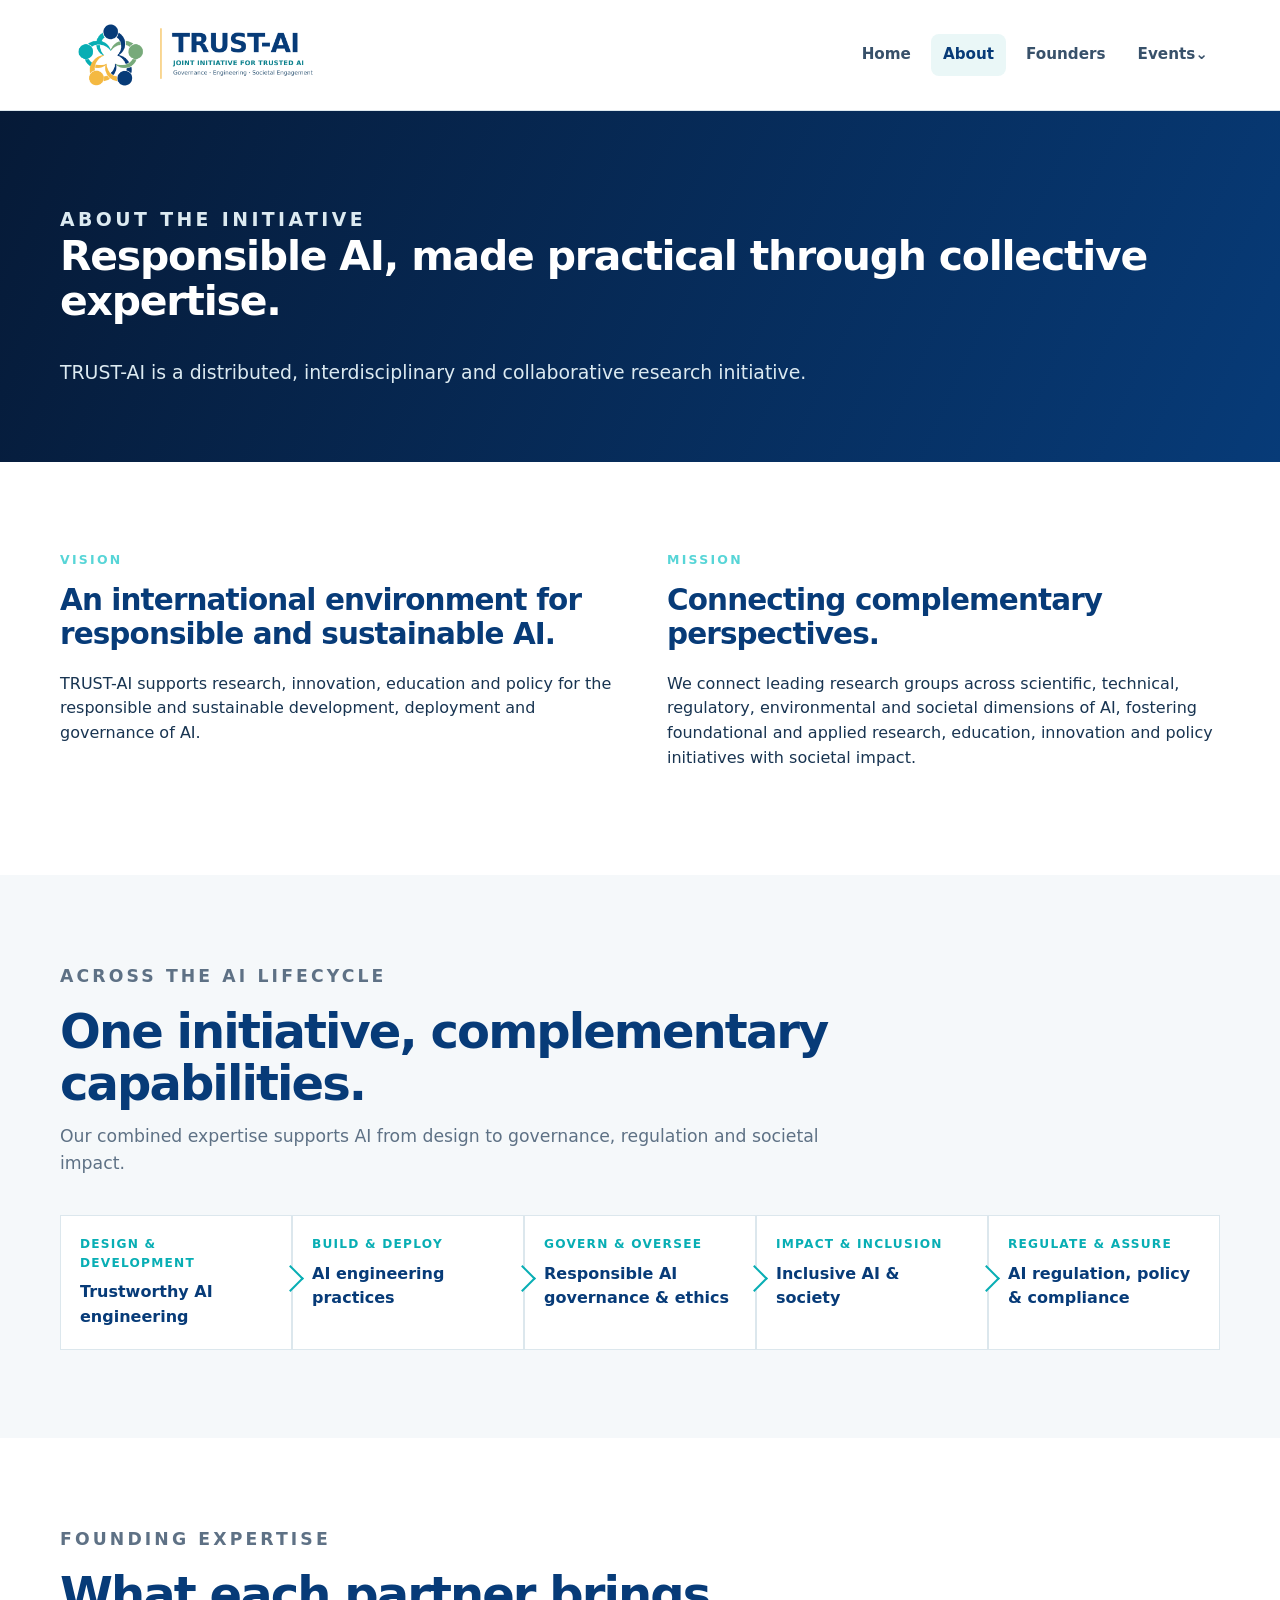
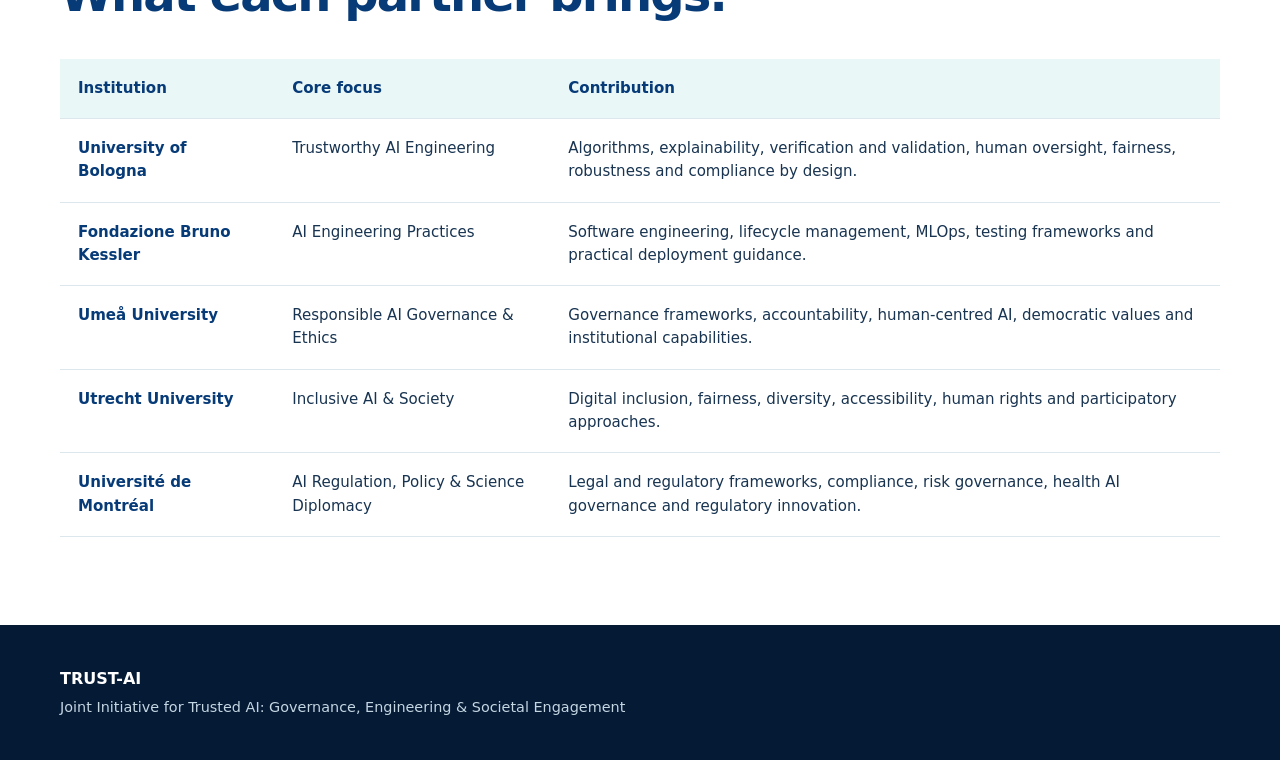
==== about.html @ 1d1a16f9 "rc: prima bozza" ====
<!doctype html>
<html lang="en"><head><meta charset="utf-8"><meta name="viewport" content="width=device-width, initial-scale=1"><meta name="description" content="About TRUST-AI."><title>About | TRUST-AI</title><link rel="stylesheet" href="assets/styles.css"></head>
<body>
    <header class="site-header">
  <div class="container nav">
    <a class="brand" href="index.html">
      <span class="brand-mark"></span>
    </a>

    <button class="menu-button" aria-label="Open navigation">
      ☰
    </button>

    <nav class="nav-links">
      <a href="index.html">Home</a>
      <a class="active" href="about.html">About</a>
      <a href="founders.html">Founders</a>

      <!--
      <a href="people.html">People</a>
      -->

      <div class="nav-item" data-dropdown>
        <button type="button">Events⌄</button>

        <div class="dropdown">
          <a href="events.html">All events</a>
          <a href="events.html#lunch-events">Lunch events</a>
          <a href="events.html#open-debates">Open debates</a>
          <a href="events.html#schools">Schools</a>
        </div>
      </div>

      <!--
      <a href="join.html">Join</a>
      -->
    </nav>
  </div>
</header>
<main><section class="page-hero"><div class="container"><p class="eyebrow">About the initiative</p>
    <h2>Responsible AI, made practical through collective expertise.</h2>
    <p>TRUST-AI is a distributed, interdisciplinary and collaborative research initiative. </p></div></section>
<section class="section"><div class="container split"><div><p class="eyebrow">Vision</p><h3 class="section-subtitle">An international environment for responsible and sustainable AI.</h3><p>TRUST-AI supports research, innovation, education and policy for the responsible and sustainable development, deployment and governance of AI.</p></div><div><p class="eyebrow">Mission</p><h3 class="section-subtitle">Connecting complementary perspectives.</h3><p>We connect leading research groups across scientific, technical, regulatory, environmental and societal dimensions of AI, fostering foundational and applied research, education, innovation and policy initiatives with societal impact.</p></div></div></section>
<section class="section tint"><div class="container"><div class="section-heading"><p class="eyebrow">Across the AI lifecycle</p><h2>One initiative, complementary capabilities.</h2><p>Our combined expertise supports AI from design to governance, regulation and societal impact.</p></div><div class="lifecycle"><div><b>Design &amp; development</b><span>Trustworthy AI engineering</span></div><div><b>Build &amp; deploy</b><span>AI engineering practices</span></div><div><b>Govern &amp; oversee</b><span>Responsible AI governance &amp; ethics</span></div><div><b>Impact &amp; inclusion</b><span>Inclusive AI &amp; society</span></div><div><b>Regulate &amp; assure</b><span>AI regulation, policy &amp; compliance</span></div></div></div></section>
<section class="section"><div class="container"><div class="section-heading"><p class="eyebrow">Founding expertise</p><h2>What each partner brings.</h2></div><div style="overflow-x:auto"><table class="focus-table"><thead><tr><th>Institution</th><th>Core focus</th><th>Contribution</th></tr></thead><tbody><tr><td>University of Bologna</td><td>Trustworthy AI Engineering</td><td>Algorithms, explainability, verification and validation, human oversight, fairness, robustness and compliance by design.</td></tr><tr><td>Fondazione Bruno Kessler</td><td>AI Engineering Practices</td><td>Software engineering, lifecycle management, MLOps, testing frameworks and practical deployment guidance.</td></tr><tr><td>Umeå University</td><td>Responsible AI Governance &amp; Ethics</td><td>Governance frameworks, accountability, human-centred AI, democratic values and institutional capabilities.</td></tr><tr><td>Utrecht University</td><td>Inclusive AI &amp; Society</td><td>Digital inclusion, fairness, diversity, accessibility, human rights and participatory approaches.</td></tr><tr><td>Université de Montréal</td><td>AI Regulation, Policy &amp; Science Diplomacy</td><td>Legal and regulatory frameworks, compliance, risk governance, health AI governance and regulatory innovation.</td></tr></tbody></table></div></div></section></main>
<footer class="site-footer"><div class="container footer-grid"><div><strong>TRUST-AI</strong><p>Joint Initiative for Trusted AI: Governance, Engineering &amp; Societal Engagement</p></div></div></footer><script src="assets/site.js"></script></body></html>
---- assets/styles.css ----
:root {
  --navy: #073b78;
  --deep: #061a37;
  --teal: #08aeb4;
  --green: #77aa7a;
  --gold: #f4b942;
  --ink: #183451;
  --muted: #5e7185;
  --surface: #f5f8fa;
  --line: #dce7ed;
  --white: #fff;
}
* { box-sizing: border-box; }
html { scroll-behavior: smooth; }
body { margin: 0; color: var(--ink); background: var(--white); font-family: Inter, ui-sans-serif, system-ui, -apple-system, BlinkMacSystemFont, "Segoe UI", sans-serif; line-height: 1.55; }
a { color: inherit; text-decoration: none; }
.container { width: min(1160px, calc(100% - 48px)); margin: 0 auto; }
.site-header { position: sticky; top: 0; z-index: 20; background: rgba(255,255,255,.96); border-bottom: 1px solid var(--line); backdrop-filter: blur(10px); }
.nav { min-height: 82px; display: flex; align-items: center; justify-content: space-between; gap: 28px; }
.brand { display: flex; align-items: center; gap: 10px; font-size: 1.32rem; font-weight: 800; color: var(--navy); letter-spacing: -.04em; }
.brand-mark {
  display: block;
  width: 550px;
  height: 110px;
  flex: 0 0 320px;
  background: center / contain no-repeat url('TRUST-AI_header_icon.png');
}.nav-links { display: flex; align-items: center; gap: 8px; font-size: .95rem; font-weight: 650; }
.nav-links a { padding: 9px 12px; border-radius: 8px; color: #38516a; }
.nav-links a:hover, .nav-links a.active { color: var(--navy); background: #eaf7f7; }
.nav-item { position: relative; }.nav-item > button { border: 0; padding: 9px 12px; border-radius: 8px; color: #38516a; background: transparent; font: inherit; cursor: pointer; }.nav-item > button:hover,.nav-item > button.active { color: var(--navy); background: #eaf7f7; }
.dropdown { position: absolute; top: calc(100% + 11px); right: 0; display: none; width: 220px; padding: 8px; border: 1px solid var(--line); border-radius: 12px; background: var(--white); box-shadow: 0 16px 34px rgba(8,38,65,.16); }.nav-item.open .dropdown { display: grid; }.dropdown a { padding: 10px 12px; }
.menu-button { display: none; border: 0; background: none; color: var(--navy); font-size: 1.45rem; }
.hero { overflow: hidden; position: relative; color: var(--white); background: linear-gradient(115deg, var(--deep), var(--navy) 64%, #0e4b78); }
.hero::before { content: ""; position: absolute; width: 700px; height: 700px; right: -170px; top: -310px; border: 1px solid rgba(88,213,215,.45); border-radius: 50%; box-shadow: 0 0 0 38px rgba(88,213,215,.07), 0 0 0 160px rgba(88,213,215,.05); }
.hero-grid { position: relative; min-height: 560px; display: grid; grid-template-columns: 1.13fr .87fr; align-items: center; gap: 48px; }
.eyebrow { margin: 0 0 15px; color: #57d5d7; letter-spacing: .18em; font-size: .78rem; font-weight: 800; text-transform: uppercase; }
h1,h2,h3,p { margin-top: 0; }
h1 {
  max-width: 720px;
  margin-bottom: 22px;
  font-size: clamp(1.95rem, 3.2vw, 3.1rem);
  line-height: 1.1;
  letter-spacing: -0.03em;
}
.hero h2 {
  font-size: clamp(1.95rem, 3.2vw, 3.1rem);
  line-height: 1.1;
  letter-spacing: -0.03em;
}
h2 {
  font-size: clamp(1.95rem, 3.2vw, 3.1rem);
  line-height: 1.1;
  letter-spacing: -0.03em;
}
.lead { max-width: 710px; margin-bottom: 29px; color: #dceaf1; font-size: 1.2rem; }
.button-row { display: flex; flex-wrap: wrap; gap: 12px; }
.button { display: inline-flex; align-items: center; justify-content: center; border-radius: 8px; padding: 12px 18px; font-weight: 750; transition: transform .15s ease, background .15s ease; }
.button:hover { transform: translateY(-2px); }
.button.primary { background: var(--gold); color: #152b45; }
.button.secondary { border: 1px solid rgba(255,255,255,.45); color: var(--white); }
.hero-logo { width: min(100%, 440px); justify-self: end; filter: drop-shadow(0 14px 24px rgba(2,14,35,.35)); }
.section { padding: 88px 0; }
.section.tint { background: var(--surface); }
.section-heading { max-width: 770px; margin-bottom: 38px; }
.section-heading h2 { margin-bottom: 13px; color: var(--navy); font-size: clamp(2rem, 3.8vw, 3rem); line-height: 1.1; letter-spacing: -.04em; }
.section-heading p { color: var(--muted); font-size: 1.08rem; }
.grid { display: grid; gap: 20px; }
.pillar-grid { grid-template-columns: repeat(5, 1fr); }
.card { border: 1px solid var(--line); border-radius: 14px; padding: 24px; background: var(--white); }
.pillar-letter { display: block; margin-bottom: 15px; color: var(--teal); font-weight: 850; font-size: 2.1rem; line-height: 1; }
.card h3 { margin-bottom: 9px; color: var(--navy); font-size: 1.05rem; line-height: 1.2; }
.card p { margin-bottom: 0; color: var(--muted); font-size: .92rem; }
.split { display: grid; grid-template-columns: 1fr 1fr; gap: 54px; align-items: start; }
.feature { display: grid; grid-template-columns: 44px 1fr; gap: 15px; margin-bottom: 24px; }
.feature-icon { display: grid; width: 44px; height: 44px; place-items: center; border-radius: 11px; color: var(--navy); background: #dff4f4; font-weight: 850; }
.feature h3 { margin-bottom: 5px; color: var(--navy); font-size: 1.1rem; }
.feature p { margin-bottom: 0; color: var(--muted); }
.event-card { display: grid; grid-template-columns: 150px 1fr auto; gap: 26px; align-items: center; border: 1px solid var(--line); border-left: 6px solid var(--gold); border-radius: 12px; padding: 28px; background: var(--white); }
.event-date { color: var(--navy); font-weight: 850; line-height: 1; }
.event-date b { display: block; font-size: 3.2rem; letter-spacing: -.08em; }
.event-date span { display: block; margin-top: 8px; font-size: .84rem; letter-spacing: .12em; text-transform: uppercase; }
.event-card h3 { margin-bottom: 7px; color: var(--navy); font-size: 1.35rem; }
.event-card p { margin: 0; color: var(--muted); }
.text-link { color: var(--navy); font-weight: 750; white-space: nowrap; }
.text-link::after { content: " →"; }
.partner-grid { grid-template-columns: repeat(5, 1fr); }
.partner { min-height: 150px; display: flex; flex-direction: column; justify-content: center; border-top: 4px solid var(--teal); padding: 21px; background: var(--white); box-shadow: 0 7px 22px rgba(21,55,82,.05); }
.partner:nth-child(2) { border-color: var(--green); }.partner:nth-child(3) { border-color: var(--gold); }.partner:nth-child(4) { border-color: var(--navy); }.partner:nth-child(5) { border-color: var(--teal); }
.partner strong { color: var(--navy); font-size: 1rem; }.partner span { margin-top: 5px; color: var(--muted); font-size: .88rem; }
.site-footer { padding: 42px 0; color: #c4d6e2; background: #051a35; }.footer-grid { display: flex; align-items: center; justify-content: space-between; gap: 22px; }.site-footer strong { color: var(--white); }.site-footer p { margin: 4px 0 0; font-size: .9rem; }.footer-links { display: flex; gap: 18px; font-weight: 650; font-size: .9rem; }
.page-hero { padding: 94px 0 74px; color: var(--white); background: linear-gradient(115deg, var(--deep), var(--navy)); }.page-hero h1 { margin-bottom: 15px; font-size: clamp(2.6rem, 5vw, 4.3rem); }.page-hero p { max-width: 760px; margin-bottom: 0; color: #dceaf1; font-size: 1.18rem; }
.lifecycle { display: grid; grid-template-columns: repeat(5, 1fr); gap: 0; margin-top: 34px; }.lifecycle div { position: relative; min-height: 135px; padding: 19px; border: 1px solid var(--line); background: var(--white); }.lifecycle div:not(:last-child)::after { content: ""; position: absolute; z-index: 2; top: 53px; right: -9px; width: 17px; height: 17px; border-top: 2px solid var(--teal); border-right: 2px solid var(--teal); transform: rotate(45deg); background: var(--white); }.lifecycle b { display: block; margin-bottom: 8px; color: var(--teal); font-size: .76rem; letter-spacing: .1em; text-transform: uppercase; }.lifecycle span { color: var(--navy); font-weight: 750; line-height: 1.2; }
.focus-table { width: 100%; border-collapse: collapse; font-size: .94rem; }.focus-table th,.focus-table td { padding: 18px; border-bottom: 1px solid var(--line); text-align: left; vertical-align: top; }.focus-table th { color: var(--navy); background: #eaf7f7; }.focus-table td:first-child { color: var(--navy); font-weight: 750; }
.event-layout { display: grid; grid-template-columns: 1.35fr .65fr; gap: 28px; }.notice { padding: 27px; border-radius: 13px; color: #30526b; background: #eaf7f7; }.notice h3 { color: var(--navy); }.notice p:last-child { margin-bottom: 0; }
.tab-row { display: flex; flex-wrap: wrap; gap: 9px; margin-bottom: 28px; }.filter-tab { padding: 9px 14px; border: 1px solid var(--line); border-radius: 999px; color: var(--navy); background: var(--white); font: 700 .88rem inherit; cursor: pointer; }.filter-tab.active,.filter-tab:hover { border-color: var(--teal); color: var(--white); background: var(--teal); }
.people-grid { grid-template-columns: repeat(3, 1fr); }.person-card { overflow: hidden; padding: 0; }.person-top { min-height: 122px; display: flex; align-items: center; justify-content: space-between; padding: 24px; color: var(--white); background: linear-gradient(135deg, var(--navy), #0d5986); }.person-initials { display: grid; width: 66px; height: 66px; place-items: center; border-radius: 50%; color: var(--navy); background: var(--white); font-weight: 850; font-size: 1.2rem; }.person-category { color: #bdeef0; font-size: .78rem; font-weight: 800; letter-spacing: .1em; text-transform: uppercase; }.person-body { padding: 23px; }.person-body h3 { margin-bottom: 3px; font-size: 1.25rem; }.person-role { margin-bottom: 14px; color: var(--teal); font-weight: 750; font-size: .9rem; }.person-body p { color: var(--muted); font-size: .91rem; }.tag-list { display: flex; flex-wrap: wrap; gap: 7px; margin-top: 16px; }.tag { padding: 4px 8px; border-radius: 999px; color: #2d6f75; background: #e7f6f6; font-size: .75rem; font-weight: 700; }
.founder-grid { grid-template-columns: repeat(2, 1fr); }.founder-card { display: grid; grid-template-columns: 155px 1fr; gap: 26px; padding: 28px; }.institution-mark { display: grid; min-height: 118px; place-items: center; border: 1px dashed #a8bac8; border-radius: 10px; padding: 16px; color: var(--navy); background: var(--surface); text-align: center; font-size: .88rem; font-weight: 850; line-height: 1.2; }.institution-mark small { display: block; margin-top: 6px; color: var(--muted); font-size: .65rem; font-weight: 650; }.founder-card h3 { margin-bottom: 4px; font-size: 1.35rem; }.institution { margin-bottom: 13px; color: var(--teal); font-size: .9rem; font-weight: 750; }.founder-card p { margin-bottom: 0; color: var(--muted); font-size: .92rem; }
.join-grid { grid-template-columns: repeat(3, 1fr); }.join-card { border-top: 5px solid var(--teal); }.join-card:nth-child(2) { border-color: var(--green); }.join-card:nth-child(3) { border-color: var(--gold); }.join-card h3 { font-size: 1.2rem; }.join-card .button { margin-top: 17px; color: var(--white); background: var(--navy); }
.interest-form { display: grid; grid-template-columns: repeat(2, 1fr); gap: 16px; }.interest-form .wide { grid-column: 1 / -1; }.interest-form label { display: grid; gap: 6px; color: var(--navy); font-size: .88rem; font-weight: 750; }.interest-form input,.interest-form select,.interest-form textarea { width: 100%; border: 1px solid #bdccd6; border-radius: 8px; padding: 11px; color: var(--ink); background: var(--white); font: inherit; }.interest-form textarea { min-height: 125px; resize: vertical; }.form-note { margin-top: 15px; color: var(--muted); font-size: .82rem; }.event-type { color: var(--teal); font-size: .78rem; font-weight: 850; letter-spacing: .12em; text-transform: uppercase; }.detail-hero { padding: 66px 0; color: var(--white); background: linear-gradient(115deg,var(--deep),var(--navy)); }.metadata { display: flex; flex-wrap: wrap; gap: 12px; margin-top: 23px; }.metadata span { padding: 7px 10px; border: 1px solid rgba(255,255,255,.35); border-radius: 999px; color: #dff3f4; font-size: .86rem; font-weight: 700; }
@media (max-width: 920px) { .hero-grid,.split,.event-layout { grid-template-columns: 1fr; }.hero-grid { padding: 70px 0; }.hero-logo { max-width: 320px; justify-self: start; }.pillar-grid,.partner-grid,.people-grid,.join-grid { grid-template-columns: repeat(2,1fr); }.founder-grid { grid-template-columns: 1fr; }.lifecycle { grid-template-columns: 1fr; gap: 10px; }.lifecycle div:not(:last-child)::after { display: none; }.event-card { grid-template-columns: 120px 1fr; }.event-card .text-link { grid-column: 2; }.nav-links { display: none; }.nav-links.open { position: absolute; display: flex; flex-direction: column; align-items: stretch; top: 81px; right: 24px; left: 24px; padding: 12px; border: 1px solid var(--line); background: var(--white); box-shadow: 0 10px 26px rgba(0,0,0,.1); }.nav-item > button { width: 100%; text-align: left; }.dropdown { position: static; width: 100%; margin-top: 4px; box-shadow: none; }.menu-button { display: block; } }
@media (max-width: 560px) { .container { width: min(100% - 32px, 1160px); }.section { padding: 62px 0; }.pillar-grid,.partner-grid,.people-grid,.join-grid { grid-template-columns: 1fr; }.founder-card { grid-template-columns: 1fr; }.event-card { grid-template-columns: 1fr; gap: 15px; }.event-card .text-link { grid-column: auto; }.interest-form { grid-template-columns: 1fr; }.footer-grid { flex-direction: column; align-items: flex-start; } }
.partner-logo {
  display: block;
  width: 90px;
  height: 42px;
  margin: 0 0 14px;
  object-fit: contain;
  object-position: left center;
}
@media (max-width: 920px) {
  .nav-links.open .nav-item {
    width: 100%;
  }

  .nav-links.open .nav-item.open .dropdown {
    position: static;
    display: flex;
    flex-direction: column;
    align-items: stretch;
    width: 100%;
    margin-top: 6px;
    padding: 8px;
    border: 1px solid var(--line);
    border-radius: 10px;
    background: var(--white);
    box-shadow: none;
  }

  .nav-links.open .dropdown a {
    display: block;
    width: 100%;
    padding: 10px 12px;
  }
}
.founder-card .founder-photo {
  display: block;
  width: 150px;
  height: 150px;
  max-width: 150px;
  max-height: 150px;
  object-fit: cover;
  object-position: center top;
  align-self: start;
  border: 3px solid var(--teal);
  border-radius: 50%;
}
.section-subtitle {
  margin: 0 0 20px;
  color: var(--navy);
  font-size: clamp(1.55rem, 2.3vw, 2.15rem);
  line-height: 1.15;
  letter-spacing: -0.03em;
}
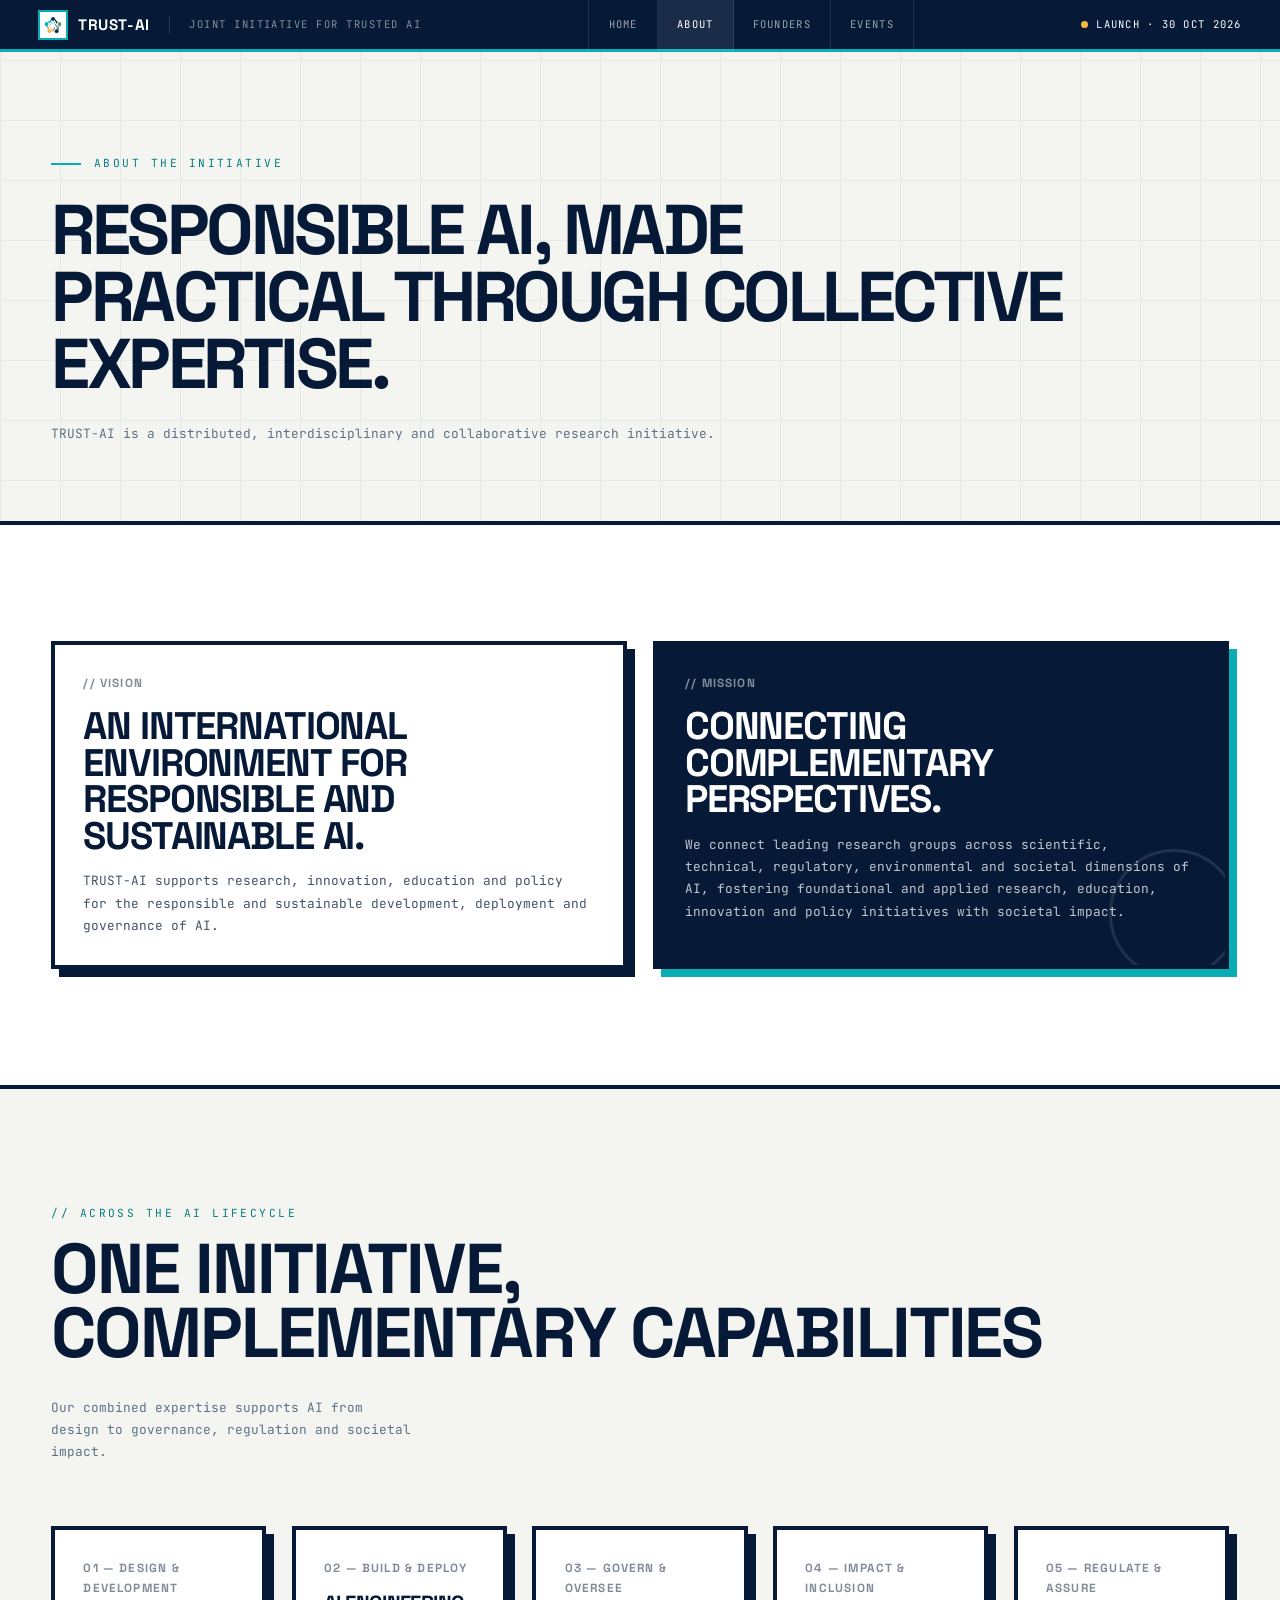
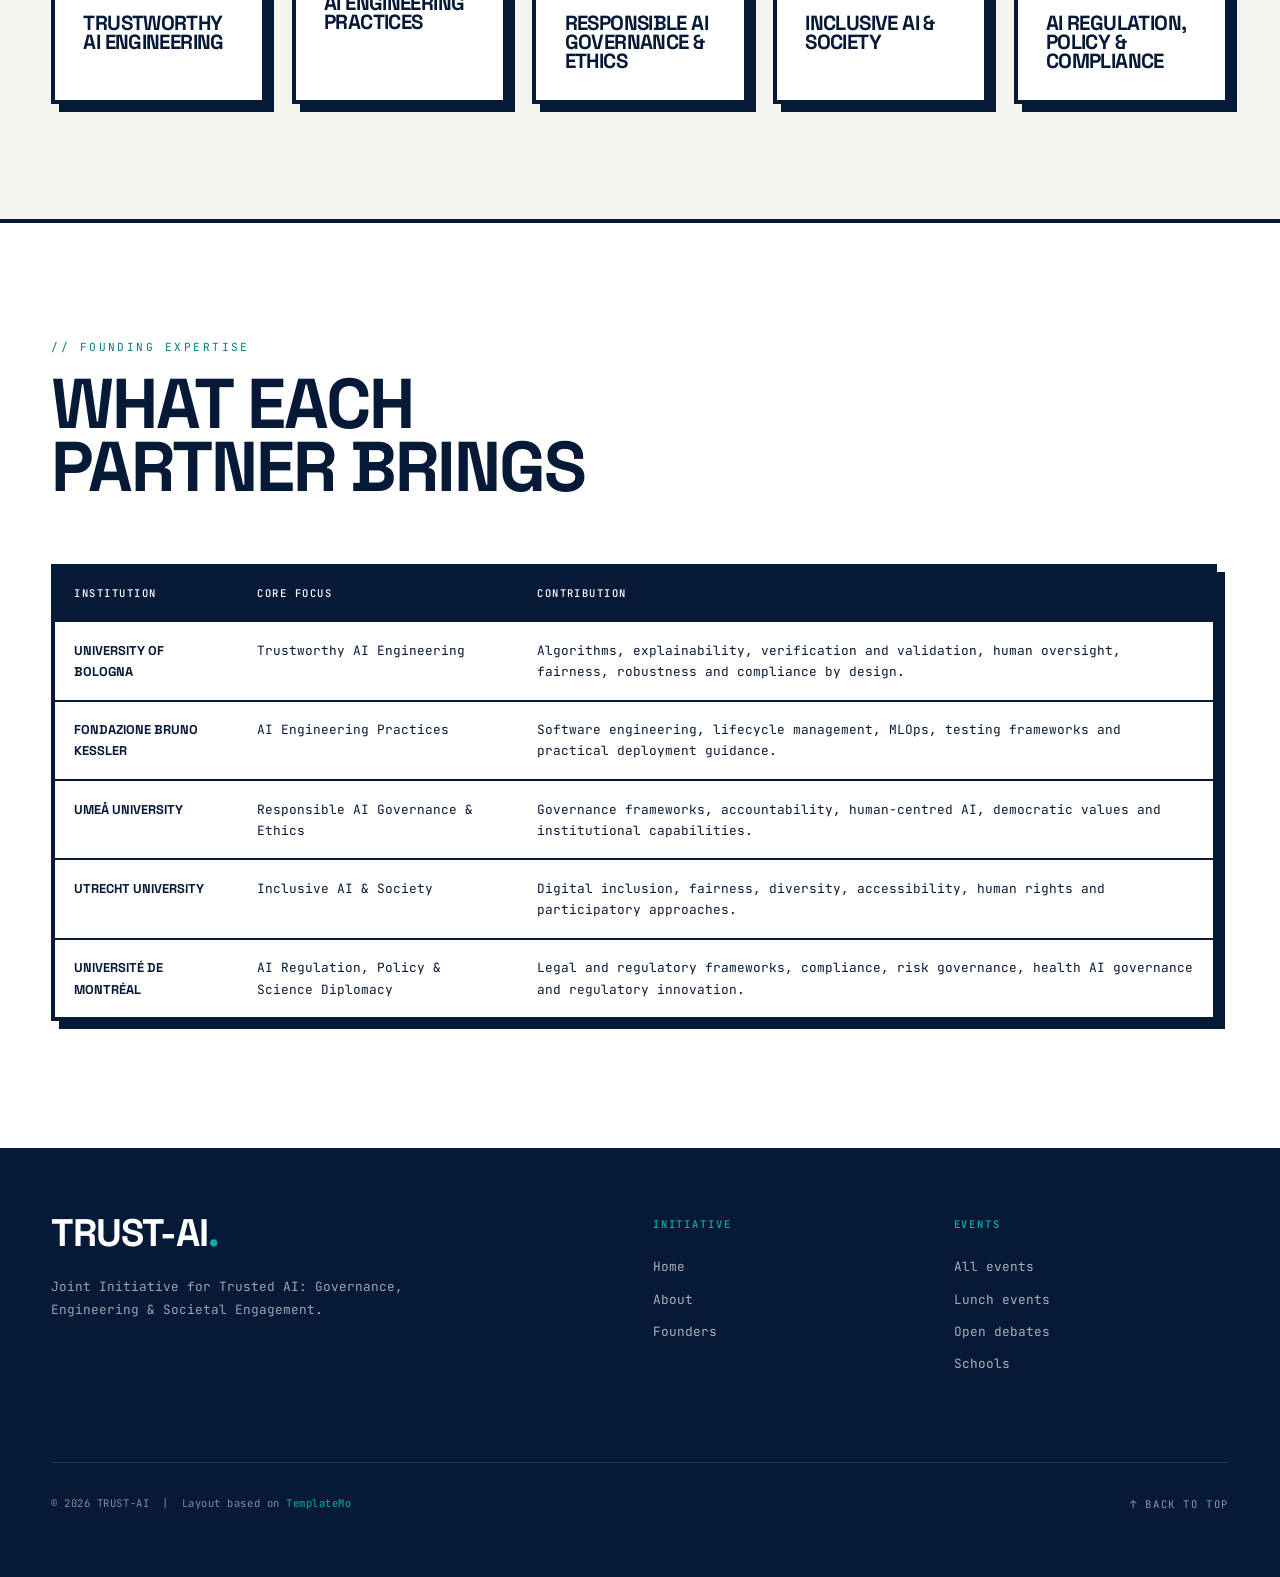
==== commit 810212c6: "web: restructure site on Axis Industrial template Neo-brutalist layout from TemplateMo 619 adapted t" ====
--- a/about.html
+++ b/about.html
@@ -1,46 +1,102 @@
 <!doctype html>
-<html lang="en"><head><meta charset="utf-8"><meta name="viewport" content="width=device-width, initial-scale=1"><meta name="description" content="About TRUST-AI."><title>About | TRUST-AI</title><link rel="stylesheet" href="assets/styles.css"></head>
+<html lang="en">
+<head>
+<meta charset="utf-8">
+<meta name="viewport" content="width=device-width, initial-scale=1">
+<title>About | TRUST-AI</title>
+<meta name="description" content="About TRUST-AI.">
+<link rel="icon" type="image/png" href="assets/TRUST-AI-logo-small.png?v=2">
+<link rel="preconnect" href="https://fonts.googleapis.com">
+<link rel="preconnect" href="https://fonts.gstatic.com" crossorigin>
+<link href="https://fonts.googleapis.com/css2?family=JetBrains+Mono:wght@400;500&family=Space+Grotesk:wght@400;700&display=swap" rel="stylesheet">
+<link rel="stylesheet" href="assets/styles.css">
+</head>
 <body>
-    <header class="site-header">
-  <div class="container nav">
-    <a class="brand" href="index.html">
-      <span class="brand-mark"></span>
-    </a>
 
-    <button class="menu-button" aria-label="Open navigation">
-      ☰
-    </button>
-
-    <nav class="nav-links">
+<header class="header">
+  <div class="header__inner">
+    <div class="header__left">
+      <a class="header__logo" href="index.html"><img class="header__logo-mark" src="assets/TRUST-AI-logo-small.png" alt="">TRUST-AI</a>
+      <span class="header__sep"></span>
+      <span class="header__product">Joint Initiative for Trusted AI</span>
+    </div>
+    <nav class="header__nav">
       <a href="index.html">Home</a>
-      <a class="active" href="about.html">About</a>
+      <a href="about.html" class="active">About</a>
       <a href="founders.html">Founders</a>
-
-      <!--
-      <a href="people.html">People</a>
-      -->
-
-      <div class="nav-item" data-dropdown>
-        <button type="button">Events⌄</button>
-
-        <div class="dropdown">
-          <a href="events.html">All events</a>
-          <a href="events.html#lunch-events">Lunch events</a>
-          <a href="events.html#open-debates">Open debates</a>
-          <a href="events.html#schools">Schools</a>
-        </div>
-      </div>
-
-      <!--
-      <a href="join.html">Join</a>
-      -->
+      <div class="header__drop"><a href="events.html">Events</a><div class="header__menu"><a href="events.html">All events</a><a href="events.html#lunch-events">Lunch events</a><a href="events.html#open-debates">Open debates</a><a href="events.html#schools">Schools</a></div></div>
     </nav>
+    <a class="header__cta" href="events/trust-ai-launch-2026.html"><span class="header__dot"></span><span>Launch · 30 Oct 2026</span></a>
+    <button class="header__burger" aria-label="Toggle navigation" aria-expanded="false"><span></span><span></span><span></span></button>
   </div>
 </header>
-<main><section class="page-hero"><div class="container"><p class="eyebrow">About the initiative</p>
-    <h2>Responsible AI, made practical through collective expertise.</h2>
-    <p>TRUST-AI is a distributed, interdisciplinary and collaborative research initiative. </p></div></section>
-<section class="section"><div class="container split"><div><p class="eyebrow">Vision</p><h3 class="section-subtitle">An international environment for responsible and sustainable AI.</h3><p>TRUST-AI supports research, innovation, education and policy for the responsible and sustainable development, deployment and governance of AI.</p></div><div><p class="eyebrow">Mission</p><h3 class="section-subtitle">Connecting complementary perspectives.</h3><p>We connect leading research groups across scientific, technical, regulatory, environmental and societal dimensions of AI, fostering foundational and applied research, education, innovation and policy initiatives with societal impact.</p></div></div></section>
-<section class="section tint"><div class="container"><div class="section-heading"><p class="eyebrow">Across the AI lifecycle</p><h2>One initiative, complementary capabilities.</h2><p>Our combined expertise supports AI from design to governance, regulation and societal impact.</p></div><div class="lifecycle"><div><b>Design &amp; development</b><span>Trustworthy AI engineering</span></div><div><b>Build &amp; deploy</b><span>AI engineering practices</span></div><div><b>Govern &amp; oversee</b><span>Responsible AI governance &amp; ethics</span></div><div><b>Impact &amp; inclusion</b><span>Inclusive AI &amp; society</span></div><div><b>Regulate &amp; assure</b><span>AI regulation, policy &amp; compliance</span></div></div></div></section>
-<section class="section"><div class="container"><div class="section-heading"><p class="eyebrow">Founding expertise</p><h2>What each partner brings.</h2></div><div style="overflow-x:auto"><table class="focus-table"><thead><tr><th>Institution</th><th>Core focus</th><th>Contribution</th></tr></thead><tbody><tr><td>University of Bologna</td><td>Trustworthy AI Engineering</td><td>Algorithms, explainability, verification and validation, human oversight, fairness, robustness and compliance by design.</td></tr><tr><td>Fondazione Bruno Kessler</td><td>AI Engineering Practices</td><td>Software engineering, lifecycle management, MLOps, testing frameworks and practical deployment guidance.</td></tr><tr><td>Umeå University</td><td>Responsible AI Governance &amp; Ethics</td><td>Governance frameworks, accountability, human-centred AI, democratic values and institutional capabilities.</td></tr><tr><td>Utrecht University</td><td>Inclusive AI &amp; Society</td><td>Digital inclusion, fairness, diversity, accessibility, human rights and participatory approaches.</td></tr><tr><td>Université de Montréal</td><td>AI Regulation, Policy &amp; Science Diplomacy</td><td>Legal and regulatory frameworks, compliance, risk governance, health AI governance and regulatory innovation.</td></tr></tbody></table></div></div></section></main>
-<footer class="site-footer"><div class="container footer-grid"><div><strong>TRUST-AI</strong><p>Joint Initiative for Trusted AI: Governance, Engineering &amp; Societal Engagement</p></div></div></footer><script src="assets/site.js"></script></body></html>
+
+<main>
+<section class="hero hero--page">
+  <div class="hero__grid" aria-hidden="true"></div>
+  <div class="hero__label reveal">About the initiative</div>
+  <h1 class="hero__title">Responsible AI, made practical through collective expertise.</h1>
+  <p class="hero__desc reveal">TRUST-AI is a distributed, interdisciplinary and collaborative research initiative.</p>
+</section>
+
+<section class="section">
+  <div class="container grid grid--2">
+    <article class="card reveal">
+      <div class="card__number">// Vision</div>
+      <h2 class="card__title" style="font-size: var(--fs-h2)">An international environment for responsible and sustainable AI.</h2>
+      <p class="card__text">TRUST-AI supports research, innovation, education and policy for the responsible and sustainable development, deployment and governance of AI.</p>
+    </article>
+    <article class="card card--dark reveal">
+      <div class="card__number">// Mission</div>
+      <h2 class="card__title" style="font-size: var(--fs-h2)">Connecting complementary perspectives.</h2>
+      <p class="card__text">We connect leading research groups across scientific, technical, regulatory, environmental and societal dimensions of AI, fostering foundational and applied research, education, innovation and policy initiatives with societal impact.</p>
+      <div class="card__ring" aria-hidden="true"></div>
+    </article>
+  </div>
+</section>
+
+
+<section class="section section--surface">
+  <div class="container">
+    <div class="section__header section__header--split reveal">
+      <div><div class="eyebrow">// Across the AI lifecycle</div><h2 class="title">One initiative,<br>complementary capabilities</h2></div>
+      <p class="section__subtitle">Our combined expertise supports AI from design to governance, regulation and societal impact.</p>
+    </div>
+    <div class="grid grid--5">
+      <article class="card reveal"><div class="card__number">01 — Design &amp; development</div><h3 class="card__title">Trustworthy AI engineering</h3></article>
+      <article class="card reveal"><div class="card__number">02 — Build &amp; deploy</div><h3 class="card__title">AI engineering practices</h3></article>
+      <article class="card reveal"><div class="card__number">03 — Govern &amp; oversee</div><h3 class="card__title">Responsible AI governance &amp; ethics</h3></article>
+      <article class="card reveal"><div class="card__number">04 — Impact &amp; inclusion</div><h3 class="card__title">Inclusive AI &amp; society</h3></article>
+      <article class="card reveal"><div class="card__number">05 — Regulate &amp; assure</div><h3 class="card__title">AI regulation, policy &amp; compliance</h3></article>
+    </div>
+  </div>
+</section>
+
+<section class="section">
+  <div class="container">
+    <div class="section__header reveal"><div class="eyebrow">// Founding expertise</div><h2 class="title">What each<br>partner brings</h2></div>
+    <div class="table-wrap reveal"><table class="focus-table"><thead><tr><th>Institution</th><th>Core focus</th><th>Contribution</th></tr></thead><tbody><tr><td>University of Bologna</td><td>Trustworthy AI Engineering</td><td>Algorithms, explainability, verification and validation, human oversight, fairness, robustness and compliance by design.</td></tr><tr><td>Fondazione Bruno Kessler</td><td>AI Engineering Practices</td><td>Software engineering, lifecycle management, MLOps, testing frameworks and practical deployment guidance.</td></tr><tr><td>Umeå University</td><td>Responsible AI Governance &amp; Ethics</td><td>Governance frameworks, accountability, human-centred AI, democratic values and institutional capabilities.</td></tr><tr><td>Utrecht University</td><td>Inclusive AI &amp; Society</td><td>Digital inclusion, fairness, diversity, accessibility, human rights and participatory approaches.</td></tr><tr><td>Université de Montréal</td><td>AI Regulation, Policy &amp; Science Diplomacy</td><td>Legal and regulatory frameworks, compliance, risk governance, health AI governance and regulatory innovation.</td></tr></tbody></table></div>
+  </div>
+</section>
+</main>
+
+<footer class="footer">
+  <div class="footer__inner">
+    <div class="footer__top">
+      <div class="footer__brand">
+        <h2 class="footer__brand-name">TRUST-AI<span class="accent">.</span></h2>
+        <p class="footer__brand-desc">Joint Initiative for Trusted AI: Governance, Engineering &amp; Societal Engagement.</p>
+      </div>
+      <div class="footer__col"><div class="footer__col-title">Initiative</div><a href="index.html">Home</a><a href="about.html">About</a><a href="founders.html">Founders</a></div>
+      <div class="footer__col"><div class="footer__col-title">Events</div><a href="events.html">All events</a><a href="events.html#lunch-events">Lunch events</a><a href="events.html#open-debates">Open debates</a><a href="events.html#schools">Schools</a></div>
+    </div>
+    <div class="footer__bottom">
+      <span class="footer__copy">&copy; 2026 TRUST-AI &nbsp;|&nbsp; Layout based on <a href="https://templatemo.com/tm-619-axis-industrial" target="_blank" rel="nofollow noopener">TemplateMo</a></span>
+      <button class="footer__back-top">↑ Back to top</button>
+    </div>
+  </div>
+</footer>
+
+<script src="assets/site.js"></script>
+</body>
+</html>
--- a/assets/styles.css
+++ b/assets/styles.css
@@ -1,153 +1,293 @@
+/*
+  TRUST-AI — layout based on TemplateMo 619 Axis Industrial
+  https://templatemo.com/tm-619-axis-industrial
+*/
+
+/* ----- 1. RESET & VARIABLES ----- */
+*, *::before, *::after { margin: 0; padding: 0; box-sizing: border-box; }
+
 :root {
+  --base: #ffffff;
+  --ink: #061a37;        /* TRUST-AI deep navy, replaces template black */
   --navy: #073b78;
-  --deep: #061a37;
-  --teal: #08aeb4;
+  --accent: #08aeb4;     /* TRUST-AI teal, replaces template orange */
+  --accent-ink: #067c80; /* teal dark enough for small text on white */
+  --gold: #f4b942;
   --green: #77aa7a;
-  --gold: #f4b942;
-  --ink: #183451;
   --muted: #5e7185;
-  --surface: #f5f8fa;
-  --line: #dce7ed;
-  --white: #fff;
-}
-* { box-sizing: border-box; }
-html { scroll-behavior: smooth; }
-body { margin: 0; color: var(--ink); background: var(--white); font-family: Inter, ui-sans-serif, system-ui, -apple-system, BlinkMacSystemFont, "Segoe UI", sans-serif; line-height: 1.55; }
+  --surface: #f4f5f1;
+
+  --border: 4px solid var(--ink);
+  --border-thin: 2px solid var(--ink);
+  --shadow: 8px 8px 0 var(--ink);
+  --shadow-accent: 8px 8px 0 var(--accent);
+  --shadow-hover: 12px 12px 0 var(--ink);
+
+  --fs-hero: clamp(4rem, 14vw, 13rem);
+  --fs-h1: clamp(2.4rem, 5.5vw, 5rem);
+  --fs-h2: clamp(1.6rem, 3vw, 2.8rem);
+  --fs-h3: clamp(1.15rem, 1.6vw, 1.5rem);
+  --fs-body: clamp(.92rem, 1.05vw, 1.05rem);
+  --fs-data: clamp(.8rem, .9vw, .95rem);
+  --fs-micro: .66rem;
+  --fs-ticker: clamp(1.3rem, 2.4vw, 2.4rem);
+  --fs-stat: clamp(2.4rem, 5vw, 4.5rem);
+
+  --gap: clamp(1rem, 2vw, 2rem);
+  --pad-x: clamp(1rem, 4vw, 4rem);
+  --section-pad: clamp(4rem, 9vw, 9rem) var(--pad-x);
+  --header-h: 52px;
+}
+
+html { scroll-behavior: smooth; scroll-padding-top: calc(var(--header-h) + 16px); -webkit-text-size-adjust: 100%; }
+body { font-family: 'JetBrains Mono', ui-monospace, monospace; font-size: var(--fs-body); line-height: 1.65; color: var(--ink); background: var(--base); overflow-x: hidden; }
+img { max-width: 100%; display: block; }
 a { color: inherit; text-decoration: none; }
-.container { width: min(1160px, calc(100% - 48px)); margin: 0 auto; }
-.site-header { position: sticky; top: 0; z-index: 20; background: rgba(255,255,255,.96); border-bottom: 1px solid var(--line); backdrop-filter: blur(10px); }
-.nav { min-height: 82px; display: flex; align-items: center; justify-content: space-between; gap: 28px; }
-.brand { display: flex; align-items: center; gap: 10px; font-size: 1.32rem; font-weight: 800; color: var(--navy); letter-spacing: -.04em; }
-.brand-mark {
-  display: block;
-  width: 550px;
-  height: 110px;
-  flex: 0 0 320px;
-  background: center / contain no-repeat url('TRUST-AI_header_icon.png');
-}.nav-links { display: flex; align-items: center; gap: 8px; font-size: .95rem; font-weight: 650; }
-.nav-links a { padding: 9px 12px; border-radius: 8px; color: #38516a; }
-.nav-links a:hover, .nav-links a.active { color: var(--navy); background: #eaf7f7; }
-.nav-item { position: relative; }.nav-item > button { border: 0; padding: 9px 12px; border-radius: 8px; color: #38516a; background: transparent; font: inherit; cursor: pointer; }.nav-item > button:hover,.nav-item > button.active { color: var(--navy); background: #eaf7f7; }
-.dropdown { position: absolute; top: calc(100% + 11px); right: 0; display: none; width: 220px; padding: 8px; border: 1px solid var(--line); border-radius: 12px; background: var(--white); box-shadow: 0 16px 34px rgba(8,38,65,.16); }.nav-item.open .dropdown { display: grid; }.dropdown a { padding: 10px 12px; }
-.menu-button { display: none; border: 0; background: none; color: var(--navy); font-size: 1.45rem; }
-.hero { overflow: hidden; position: relative; color: var(--white); background: linear-gradient(115deg, var(--deep), var(--navy) 64%, #0e4b78); }
-.hero::before { content: ""; position: absolute; width: 700px; height: 700px; right: -170px; top: -310px; border: 1px solid rgba(88,213,215,.45); border-radius: 50%; box-shadow: 0 0 0 38px rgba(88,213,215,.07), 0 0 0 160px rgba(88,213,215,.05); }
-.hero-grid { position: relative; min-height: 560px; display: grid; grid-template-columns: 1.13fr .87fr; align-items: center; gap: 48px; }
-.eyebrow { margin: 0 0 15px; color: #57d5d7; letter-spacing: .18em; font-size: .78rem; font-weight: 800; text-transform: uppercase; }
-h1,h2,h3,p { margin-top: 0; }
-h1 {
-  max-width: 720px;
-  margin-bottom: 22px;
-  font-size: clamp(1.95rem, 3.2vw, 3.1rem);
-  line-height: 1.1;
-  letter-spacing: -0.03em;
-}
-.hero h2 {
-  font-size: clamp(1.95rem, 3.2vw, 3.1rem);
-  line-height: 1.1;
-  letter-spacing: -0.03em;
-}
-h2 {
-  font-size: clamp(1.95rem, 3.2vw, 3.1rem);
-  line-height: 1.1;
-  letter-spacing: -0.03em;
-}
-.lead { max-width: 710px; margin-bottom: 29px; color: #dceaf1; font-size: 1.2rem; }
-.button-row { display: flex; flex-wrap: wrap; gap: 12px; }
-.button { display: inline-flex; align-items: center; justify-content: center; border-radius: 8px; padding: 12px 18px; font-weight: 750; transition: transform .15s ease, background .15s ease; }
-.button:hover { transform: translateY(-2px); }
-.button.primary { background: var(--gold); color: #152b45; }
-.button.secondary { border: 1px solid rgba(255,255,255,.45); color: var(--white); }
-.hero-logo { width: min(100%, 440px); justify-self: end; filter: drop-shadow(0 14px 24px rgba(2,14,35,.35)); }
-.section { padding: 88px 0; }
-.section.tint { background: var(--surface); }
-.section-heading { max-width: 770px; margin-bottom: 38px; }
-.section-heading h2 { margin-bottom: 13px; color: var(--navy); font-size: clamp(2rem, 3.8vw, 3rem); line-height: 1.1; letter-spacing: -.04em; }
-.section-heading p { color: var(--muted); font-size: 1.08rem; }
-.grid { display: grid; gap: 20px; }
-.pillar-grid { grid-template-columns: repeat(5, 1fr); }
-.card { border: 1px solid var(--line); border-radius: 14px; padding: 24px; background: var(--white); }
-.pillar-letter { display: block; margin-bottom: 15px; color: var(--teal); font-weight: 850; font-size: 2.1rem; line-height: 1; }
-.card h3 { margin-bottom: 9px; color: var(--navy); font-size: 1.05rem; line-height: 1.2; }
-.card p { margin-bottom: 0; color: var(--muted); font-size: .92rem; }
-.split { display: grid; grid-template-columns: 1fr 1fr; gap: 54px; align-items: start; }
-.feature { display: grid; grid-template-columns: 44px 1fr; gap: 15px; margin-bottom: 24px; }
-.feature-icon { display: grid; width: 44px; height: 44px; place-items: center; border-radius: 11px; color: var(--navy); background: #dff4f4; font-weight: 850; }
-.feature h3 { margin-bottom: 5px; color: var(--navy); font-size: 1.1rem; }
-.feature p { margin-bottom: 0; color: var(--muted); }
-.event-card { display: grid; grid-template-columns: 150px 1fr auto; gap: 26px; align-items: center; border: 1px solid var(--line); border-left: 6px solid var(--gold); border-radius: 12px; padding: 28px; background: var(--white); }
-.event-date { color: var(--navy); font-weight: 850; line-height: 1; }
-.event-date b { display: block; font-size: 3.2rem; letter-spacing: -.08em; }
-.event-date span { display: block; margin-top: 8px; font-size: .84rem; letter-spacing: .12em; text-transform: uppercase; }
-.event-card h3 { margin-bottom: 7px; color: var(--navy); font-size: 1.35rem; }
-.event-card p { margin: 0; color: var(--muted); }
-.text-link { color: var(--navy); font-weight: 750; white-space: nowrap; }
-.text-link::after { content: " →"; }
-.partner-grid { grid-template-columns: repeat(5, 1fr); }
-.partner { min-height: 150px; display: flex; flex-direction: column; justify-content: center; border-top: 4px solid var(--teal); padding: 21px; background: var(--white); box-shadow: 0 7px 22px rgba(21,55,82,.05); }
-.partner:nth-child(2) { border-color: var(--green); }.partner:nth-child(3) { border-color: var(--gold); }.partner:nth-child(4) { border-color: var(--navy); }.partner:nth-child(5) { border-color: var(--teal); }
-.partner strong { color: var(--navy); font-size: 1rem; }.partner span { margin-top: 5px; color: var(--muted); font-size: .88rem; }
-.site-footer { padding: 42px 0; color: #c4d6e2; background: #051a35; }.footer-grid { display: flex; align-items: center; justify-content: space-between; gap: 22px; }.site-footer strong { color: var(--white); }.site-footer p { margin: 4px 0 0; font-size: .9rem; }.footer-links { display: flex; gap: 18px; font-weight: 650; font-size: .9rem; }
-.page-hero { padding: 94px 0 74px; color: var(--white); background: linear-gradient(115deg, var(--deep), var(--navy)); }.page-hero h1 { margin-bottom: 15px; font-size: clamp(2.6rem, 5vw, 4.3rem); }.page-hero p { max-width: 760px; margin-bottom: 0; color: #dceaf1; font-size: 1.18rem; }
-.lifecycle { display: grid; grid-template-columns: repeat(5, 1fr); gap: 0; margin-top: 34px; }.lifecycle div { position: relative; min-height: 135px; padding: 19px; border: 1px solid var(--line); background: var(--white); }.lifecycle div:not(:last-child)::after { content: ""; position: absolute; z-index: 2; top: 53px; right: -9px; width: 17px; height: 17px; border-top: 2px solid var(--teal); border-right: 2px solid var(--teal); transform: rotate(45deg); background: var(--white); }.lifecycle b { display: block; margin-bottom: 8px; color: var(--teal); font-size: .76rem; letter-spacing: .1em; text-transform: uppercase; }.lifecycle span { color: var(--navy); font-weight: 750; line-height: 1.2; }
-.focus-table { width: 100%; border-collapse: collapse; font-size: .94rem; }.focus-table th,.focus-table td { padding: 18px; border-bottom: 1px solid var(--line); text-align: left; vertical-align: top; }.focus-table th { color: var(--navy); background: #eaf7f7; }.focus-table td:first-child { color: var(--navy); font-weight: 750; }
-.event-layout { display: grid; grid-template-columns: 1.35fr .65fr; gap: 28px; }.notice { padding: 27px; border-radius: 13px; color: #30526b; background: #eaf7f7; }.notice h3 { color: var(--navy); }.notice p:last-child { margin-bottom: 0; }
-.tab-row { display: flex; flex-wrap: wrap; gap: 9px; margin-bottom: 28px; }.filter-tab { padding: 9px 14px; border: 1px solid var(--line); border-radius: 999px; color: var(--navy); background: var(--white); font: 700 .88rem inherit; cursor: pointer; }.filter-tab.active,.filter-tab:hover { border-color: var(--teal); color: var(--white); background: var(--teal); }
-.people-grid { grid-template-columns: repeat(3, 1fr); }.person-card { overflow: hidden; padding: 0; }.person-top { min-height: 122px; display: flex; align-items: center; justify-content: space-between; padding: 24px; color: var(--white); background: linear-gradient(135deg, var(--navy), #0d5986); }.person-initials { display: grid; width: 66px; height: 66px; place-items: center; border-radius: 50%; color: var(--navy); background: var(--white); font-weight: 850; font-size: 1.2rem; }.person-category { color: #bdeef0; font-size: .78rem; font-weight: 800; letter-spacing: .1em; text-transform: uppercase; }.person-body { padding: 23px; }.person-body h3 { margin-bottom: 3px; font-size: 1.25rem; }.person-role { margin-bottom: 14px; color: var(--teal); font-weight: 750; font-size: .9rem; }.person-body p { color: var(--muted); font-size: .91rem; }.tag-list { display: flex; flex-wrap: wrap; gap: 7px; margin-top: 16px; }.tag { padding: 4px 8px; border-radius: 999px; color: #2d6f75; background: #e7f6f6; font-size: .75rem; font-weight: 700; }
-.founder-grid { grid-template-columns: repeat(2, 1fr); }.founder-card { display: grid; grid-template-columns: 155px 1fr; gap: 26px; padding: 28px; }.institution-mark { display: grid; min-height: 118px; place-items: center; border: 1px dashed #a8bac8; border-radius: 10px; padding: 16px; color: var(--navy); background: var(--surface); text-align: center; font-size: .88rem; font-weight: 850; line-height: 1.2; }.institution-mark small { display: block; margin-top: 6px; color: var(--muted); font-size: .65rem; font-weight: 650; }.founder-card h3 { margin-bottom: 4px; font-size: 1.35rem; }.institution { margin-bottom: 13px; color: var(--teal); font-size: .9rem; font-weight: 750; }.founder-card p { margin-bottom: 0; color: var(--muted); font-size: .92rem; }
-.join-grid { grid-template-columns: repeat(3, 1fr); }.join-card { border-top: 5px solid var(--teal); }.join-card:nth-child(2) { border-color: var(--green); }.join-card:nth-child(3) { border-color: var(--gold); }.join-card h3 { font-size: 1.2rem; }.join-card .button { margin-top: 17px; color: var(--white); background: var(--navy); }
-.interest-form { display: grid; grid-template-columns: repeat(2, 1fr); gap: 16px; }.interest-form .wide { grid-column: 1 / -1; }.interest-form label { display: grid; gap: 6px; color: var(--navy); font-size: .88rem; font-weight: 750; }.interest-form input,.interest-form select,.interest-form textarea { width: 100%; border: 1px solid #bdccd6; border-radius: 8px; padding: 11px; color: var(--ink); background: var(--white); font: inherit; }.interest-form textarea { min-height: 125px; resize: vertical; }.form-note { margin-top: 15px; color: var(--muted); font-size: .82rem; }.event-type { color: var(--teal); font-size: .78rem; font-weight: 850; letter-spacing: .12em; text-transform: uppercase; }.detail-hero { padding: 66px 0; color: var(--white); background: linear-gradient(115deg,var(--deep),var(--navy)); }.metadata { display: flex; flex-wrap: wrap; gap: 12px; margin-top: 23px; }.metadata span { padding: 7px 10px; border: 1px solid rgba(255,255,255,.35); border-radius: 999px; color: #dff3f4; font-size: .86rem; font-weight: 700; }
-@media (max-width: 920px) { .hero-grid,.split,.event-layout { grid-template-columns: 1fr; }.hero-grid { padding: 70px 0; }.hero-logo { max-width: 320px; justify-self: start; }.pillar-grid,.partner-grid,.people-grid,.join-grid { grid-template-columns: repeat(2,1fr); }.founder-grid { grid-template-columns: 1fr; }.lifecycle { grid-template-columns: 1fr; gap: 10px; }.lifecycle div:not(:last-child)::after { display: none; }.event-card { grid-template-columns: 120px 1fr; }.event-card .text-link { grid-column: 2; }.nav-links { display: none; }.nav-links.open { position: absolute; display: flex; flex-direction: column; align-items: stretch; top: 81px; right: 24px; left: 24px; padding: 12px; border: 1px solid var(--line); background: var(--white); box-shadow: 0 10px 26px rgba(0,0,0,.1); }.nav-item > button { width: 100%; text-align: left; }.dropdown { position: static; width: 100%; margin-top: 4px; box-shadow: none; }.menu-button { display: block; } }
-@media (max-width: 560px) { .container { width: min(100% - 32px, 1160px); }.section { padding: 62px 0; }.pillar-grid,.partner-grid,.people-grid,.join-grid { grid-template-columns: 1fr; }.founder-card { grid-template-columns: 1fr; }.event-card { grid-template-columns: 1fr; gap: 15px; }.event-card .text-link { grid-column: auto; }.interest-form { grid-template-columns: 1fr; }.footer-grid { flex-direction: column; align-items: flex-start; } }
-.partner-logo {
-  display: block;
-  width: 90px;
-  height: 42px;
-  margin: 0 0 14px;
-  object-fit: contain;
-  object-position: left center;
-}
-@media (max-width: 920px) {
-  .nav-links.open .nav-item {
-    width: 100%;
-  }
-
-  .nav-links.open .nav-item.open .dropdown {
-    position: static;
-    display: flex;
-    flex-direction: column;
-    align-items: stretch;
-    width: 100%;
-    margin-top: 6px;
-    padding: 8px;
-    border: 1px solid var(--line);
-    border-radius: 10px;
-    background: var(--white);
-    box-shadow: none;
-  }
-
-  .nav-links.open .dropdown a {
-    display: block;
-    width: 100%;
-    padding: 10px 12px;
-  }
-}
-.founder-card .founder-photo {
-  display: block;
-  width: 150px;
-  height: 150px;
-  max-width: 150px;
-  max-height: 150px;
-  object-fit: cover;
-  object-position: center top;
-  align-self: start;
-  border: 3px solid var(--teal);
-  border-radius: 50%;
-}
-.section-subtitle {
-  margin: 0 0 20px;
-  color: var(--navy);
-  font-size: clamp(1.55rem, 2.3vw, 2.15rem);
-  line-height: 1.15;
-  letter-spacing: -0.03em;
-}+::selection { background: var(--accent); color: var(--ink); }
+
+/* ----- 2. TYPOGRAPHY ----- */
+h1, h2, h3, .font-display { font-family: 'Space Grotesk', sans-serif; font-weight: 700; text-transform: uppercase; line-height: .9; letter-spacing: -.03em; }
+p + p { margin-top: 1em; }
+
+/* ----- 3. UTILITIES ----- */
+.container { width: 100%; max-width: 1440px; margin: 0 auto; }
+.accent { color: var(--accent); }
+.gold { color: var(--gold); }
+.eyebrow { font-size: .7rem; text-transform: uppercase; letter-spacing: .22em; color: var(--accent-ink); margin-bottom: 1rem; }
+.title { font-size: var(--fs-h1); }
+
+.tag { display: inline-block; font-size: .66rem; font-weight: 500; text-transform: uppercase; letter-spacing: .14em; padding: .35em .75em; border: 2px solid var(--ink); background: var(--base); color: var(--ink); }
+.tag--filled { background: var(--ink); color: var(--base); }
+.tag--accent { background: var(--accent); border-color: var(--accent); color: var(--ink); }
+.tag--gold { background: var(--gold); border-color: var(--gold); color: var(--ink); }
+.tags { display: flex; flex-wrap: wrap; gap: .5rem; }
+
+/* ----- 4. BUTTONS ----- */
+.btn { display: inline-block; font-family: inherit; font-size: .74rem; font-weight: 500; text-transform: uppercase; letter-spacing: .1em; padding: .9em 2em; border: var(--border); box-shadow: var(--shadow); cursor: pointer; text-align: center; }
+.btn--primary { background: var(--accent); color: var(--ink); }
+.btn--ghost { background: var(--base); color: var(--ink); }
+.btn:hover { transform: translate(-4px, -4px); box-shadow: var(--shadow-hover); }
+.btn--ghost:hover { background: var(--ink); color: var(--base); }
+.btn:active { transform: translate(4px, 4px); box-shadow: 0 0 0 var(--ink); }
+.btn-row { display: flex; flex-wrap: wrap; gap: 1.2rem; }
+.link { font-size: var(--fs-micro); text-transform: uppercase; letter-spacing: .14em; font-weight: 500; border-bottom: 2px solid currentColor; padding-bottom: 2px; }
+.link:hover { color: var(--accent-ink); }
+.card--dark .link:hover { color: var(--accent); }
+
+/* ----- 5. HEADER ----- */
+.header { position: fixed; inset: 0 0 auto; height: var(--header-h); z-index: 1000; display: flex; align-items: center; padding: 0 clamp(1rem, 3vw, 3rem); background: var(--ink); color: var(--base); border-bottom: 3px solid var(--accent); }
+.header__inner { width: 100%; max-width: 1440px; margin: 0 auto; display: flex; align-items: center; justify-content: space-between; gap: 1rem; }
+.header__left { display: flex; align-items: center; gap: 1.2rem; }
+.header__logo { display: flex; align-items: center; gap: .6rem; font-family: 'Space Grotesk', sans-serif; font-weight: 700; font-size: .95rem; text-transform: uppercase; letter-spacing: .04em; white-space: nowrap; }
+.header__logo-mark { width: 30px; height: 30px; padding: 2px; background: var(--base); border: 2px solid var(--accent); }
+.header__sep { width: 1px; height: 18px; background: rgba(255, 255, 255, .15); }
+.header__product { font-size: var(--fs-micro); letter-spacing: .14em; text-transform: uppercase; opacity: .5; }
+.header__nav { display: flex; align-items: stretch; height: var(--header-h); border-left: 1px solid rgba(255, 255, 255, .1); }
+.header__nav a { display: flex; align-items: center; padding: 0 1.2rem; border-right: 1px solid rgba(255, 255, 255, .1); font-size: var(--fs-micro); text-transform: uppercase; letter-spacing: .12em; color: rgba(255, 255, 255, .6); }
+.header__nav a:hover { background: var(--accent); color: var(--ink); }
+.header__nav a.active { background: rgba(255, 255, 255, .08); color: var(--base); }
+.header__drop { position: relative; display: flex; }
+.header__menu { position: absolute; top: 100%; left: -1px; display: none; min-width: 200px; background: var(--ink); border: 2px solid var(--accent); border-top: 0; box-shadow: var(--shadow-accent); }
+.header__drop:hover .header__menu, .header__drop:focus-within .header__menu { display: block; }
+.header__menu a { padding: .9rem 1.2rem; border-right: 0; border-bottom: 1px solid rgba(255, 255, 255, .1); white-space: nowrap; }
+.header__menu a:last-child { border-bottom: 0; }
+.header__cta { display: flex; align-items: center; gap: .5rem; font-size: var(--fs-micro); text-transform: uppercase; letter-spacing: .12em; }
+.header__cta:hover { color: var(--gold); }
+.header__dot { width: 7px; height: 7px; border-radius: 50%; background: var(--gold); animation: pulse 2s ease-in-out infinite; }
+@keyframes pulse { 50% { opacity: .35; } }
+.header__burger { display: none; flex-direction: column; gap: 4px; padding: 4px; background: none; border: 0; cursor: pointer; }
+.header__burger span { width: 22px; height: 2px; background: var(--base); }
+
+/* ----- 6. HERO ----- */
+.hero { position: relative; min-height: 100vh; min-height: 100svh; display: flex; flex-direction: column; justify-content: flex-end; padding: var(--section-pad); padding-top: calc(var(--header-h) + 4rem); overflow: hidden; border-bottom: var(--border); }
+.hero--page { min-height: 0; padding-top: calc(var(--header-h) + clamp(4rem, 8vw, 7rem)); padding-bottom: clamp(3rem, 6vw, 5rem); background: var(--surface); }
+.hero__grid { position: absolute; inset: 0; pointer-events: none; opacity: .05; background-size: 60px 60px; background-image: linear-gradient(var(--ink) 1px, transparent 1px), linear-gradient(90deg, var(--ink) 1px, transparent 1px); }
+.hero > *:not(.hero__grid) { position: relative; z-index: 1; }
+.hero__label { display: flex; align-items: center; gap: .8rem; margin-bottom: 1.5rem; font-size: .7rem; text-transform: uppercase; letter-spacing: .22em; color: var(--accent-ink); }
+.hero__label::before { content: ""; width: 30px; height: 2px; background: var(--accent); }
+.hero__label a:hover { color: var(--ink); }
+.hero__title { font-size: var(--fs-hero); line-height: .82; letter-spacing: -.05em; margin-bottom: 2.5rem; }
+.hero__title .line { display: block; }
+.hero__title .line--indent { padding-left: clamp(1rem, 6vw, 6rem); }
+.hero--page .hero__title { font-size: var(--fs-h1); line-height: .95; max-width: 22ch; margin-bottom: 1.5rem; }
+.hero__bottom { display: flex; align-items: flex-end; justify-content: space-between; gap: 2.5rem; flex-wrap: wrap; }
+.hero__desc { max-width: 460px; font-size: var(--fs-data); line-height: 1.8; color: var(--muted); }
+.hero__desc + .btn-row { margin-top: 2rem; }
+.hero--page .hero__desc { max-width: 680px; }
+.hero__stats { display: flex; gap: clamp(1.5rem, 3vw, 3.5rem); }
+.hero__stat-num { font-family: 'Space Grotesk', sans-serif; font-weight: 700; font-size: var(--fs-stat); line-height: 1; letter-spacing: -.04em; }
+.hero__stat-label { margin-top: .35rem; font-size: var(--fs-micro); text-transform: uppercase; letter-spacing: .15em; color: var(--muted); }
+.hero__scroll-cue { position: absolute !important; right: clamp(1rem, 2vw, 4rem); top: calc(var(--header-h) + 3rem); writing-mode: vertical-rl; display: flex; align-items: center; gap: .8rem; font-size: var(--fs-micro); text-transform: uppercase; letter-spacing: .2em; color: var(--muted); }
+.hero__scroll-cue::after { content: ""; width: 2px; height: 50px; background: var(--ink); animation: scrollPulse 2s ease-in-out infinite; }
+@keyframes scrollPulse { 0%, 100% { opacity: .3; transform: scaleY(.5); } 50% { opacity: 1; transform: none; } }
+@supports (animation-timeline: scroll()) {
+  .hero:not(.hero--page) .hero__title { animation: heroTilt linear both; animation-timeline: scroll(); animation-range: 0vh 60vh; }
+}
+@keyframes heroTilt { to { transform: rotate(-2.5deg) translateY(-20px); opacity: .25; } }
+
+/* ----- 7. SECTIONS ----- */
+.section { padding: var(--section-pad); border-bottom: var(--border); }
+.section--surface { background: var(--surface); }
+.section__header { margin-bottom: clamp(2.5rem, 5vw, 4.5rem); }
+.section__header--split { display: flex; align-items: flex-end; justify-content: space-between; gap: 2rem; flex-wrap: wrap; }
+.section__subtitle { max-width: 360px; font-size: var(--fs-data); line-height: 1.7; color: var(--muted); }
+
+/* ----- 8. CARDS & BENTO ----- */
+.card { position: relative; overflow: hidden; display: flex; flex-direction: column; gap: 1rem; padding: clamp(1.4rem, 2.2vw, 2.2rem); background: var(--base); border: var(--border); box-shadow: var(--shadow); }
+.card:hover { transform: translate(-4px, -4px); box-shadow: var(--shadow-hover); }
+.card--dark { background: var(--ink); color: var(--base); box-shadow: var(--shadow-accent); }
+.card--dark:hover { box-shadow: 12px 12px 0 var(--accent); }
+.card--accent { background: var(--accent); }
+.card--gold { background: var(--gold); }
+.card--green { background: var(--green); }
+.card__number { font-family: 'Space Grotesk', sans-serif; font-weight: 700; font-size: .74rem; text-transform: uppercase; letter-spacing: .1em; opacity: .5; }
+.card__title { font-size: var(--fs-h3); line-height: .95; }
+.card__text { font-size: var(--fs-data); line-height: 1.75; opacity: .75; }
+.card__foot { margin-top: auto; padding-top: .5rem; }
+.card__letter { margin-top: auto; align-self: flex-end; font-family: 'Space Grotesk', sans-serif; font-weight: 700; font-size: clamp(4rem, 8vw, 7rem); line-height: .8; letter-spacing: -.05em; }
+.pillar { min-height: 280px; }
+.pillar .card__letter { margin: 0 0 auto; align-self: flex-start; }
+.card__ring { position: absolute; right: -14px; bottom: -14px; width: 130px; height: 130px; border: 3px solid currentColor; border-radius: 50%; opacity: .1; }
+
+.grid { display: grid; gap: var(--gap); }
+.grid--2 { grid-template-columns: repeat(2, 1fr); }
+.grid--3 { grid-template-columns: repeat(3, 1fr); }
+.grid--5 { grid-template-columns: repeat(5, 1fr); }
+.bento { display: grid; grid-template-columns: repeat(12, 1fr); grid-auto-rows: minmax(220px, auto); gap: var(--gap); }
+.span-4 { grid-column: span 4; }
+.span-6 { grid-column: span 6; }
+.span-8 { grid-column: span 8; }
+
+/* ----- 9. TICKER ----- */
+.ticker { overflow: hidden; padding: 1.2rem 0; background: var(--ink); color: var(--base); border-bottom: var(--border); }
+.ticker--gold { background: var(--gold); color: var(--ink); }
+.ticker__track { display: flex; width: max-content; animation: tickerScroll 34s linear infinite; }
+.ticker--reverse .ticker__track { animation-direction: reverse; animation-duration: 40s; }
+.ticker__item { display: flex; align-items: center; gap: 2rem; padding: 0 2rem; font-family: 'Space Grotesk', sans-serif; font-weight: 700; font-size: var(--fs-ticker); text-transform: uppercase; letter-spacing: -.02em; white-space: nowrap; }
+.ticker__item::after { content: ""; width: 12px; height: 12px; flex-shrink: 0; background: var(--accent); }
+.ticker--gold .ticker__item::after { background: var(--ink); }
+@keyframes tickerScroll { to { transform: translateX(-50%); } }
+
+/* ----- 10. STACK (sticky cards) ----- */
+.stack__card { position: sticky; top: calc(var(--header-h) + 28px); display: grid; grid-template-columns: repeat(12, 1fr); gap: var(--gap); align-items: center; margin-bottom: 2rem; padding: clamp(2rem, 4vw, 3.5rem); background: linear-gradient(rgba(255, 255, 255, .3), rgba(255, 255, 255, .3)), var(--base); border: var(--border); box-shadow: var(--shadow); }
+/* Same colour order as the T-R-U-S-T pillars (white, green, gold, navy, teal), as a 30% tint over solid white, so earlier cards stay hidden */
+.stack__card:nth-child(2) { top: calc(var(--header-h) + 58px); background: linear-gradient(rgba(119, 170, 122, .3), rgba(119, 170, 122, .3)), var(--base); }
+.stack__card:nth-child(3) { top: calc(var(--header-h) + 88px); background: linear-gradient(rgba(244, 185, 66, .3), rgba(244, 185, 66, .3)), var(--base); }
+.stack__card:nth-child(4) { top: calc(var(--header-h) + 118px); background: linear-gradient(rgba(6, 26, 55, .3), rgba(6, 26, 55, .3)), var(--base); box-shadow: var(--shadow-accent); }
+.stack__card:nth-child(5) { top: calc(var(--header-h) + 148px); background: linear-gradient(rgba(8, 174, 180, .3), rgba(8, 174, 180, .3)), var(--base); }
+.stack__left { grid-column: span 4; display: flex; justify-content: center; }
+.stack__right { grid-column: span 8; }
+.stack__logo { width: min(100%, 220px); height: 140px; object-fit: contain; filter: drop-shadow(0 14px 14px rgba(6, 26, 55, .35)); }
+.stack__title { font-size: var(--fs-h2); margin-bottom: .6rem; }
+.stack__meta { margin-bottom: 1rem; font-size: var(--fs-micro); text-transform: uppercase; letter-spacing: .14em; opacity: .75; }
+.stack__text { max-width: 560px; font-size: var(--fs-data); line-height: 1.8; opacity: .85; }
+.stack__card .tags { margin-top: 1.2rem; }
+.stack__card .tag--accent { background: var(--base); border: 1px solid var(--ink); color: var(--ink); }
+
+/* ----- 11. EVENTS ----- */
+.event-row { display: grid; grid-template-columns: auto 1fr auto; align-items: center; gap: clamp(1.5rem, 4vw, 4rem); padding: clamp(1.5rem, 3vw, 2.5rem); background: var(--base); border: var(--border); box-shadow: var(--shadow); }
+.event-row__date { font-family: 'Space Grotesk', sans-serif; font-weight: 700; line-height: .85; text-transform: uppercase; }
+.event-row__date b { display: block; font-size: clamp(4rem, 8vw, 6.5rem); letter-spacing: -.05em; }
+.event-row__date span { display: block; margin-top: .4rem; font-size: .9rem; letter-spacing: .08em; color: var(--accent-ink); }
+.event-row h3 { font-size: var(--fs-h3); margin-bottom: .6rem; }
+
+/* ----- 12. CONTENT BLOCKS (about, founders, detail pages) ----- */
+.split { display: grid; grid-template-columns: 7fr 5fr; gap: clamp(2rem, 5vw, 5rem); align-items: start; }
+.prose h2 { font-size: var(--fs-h2); margin: 2.5rem 0 1rem; }
+.prose h2:first-child { margin-top: 0; }
+.prose p { max-width: 640px; font-size: var(--fs-data); line-height: 1.85; }
+.card p strong { font-family: 'Space Grotesk', sans-serif; text-transform: uppercase; }
+
+.focus-table { width: 100%; border-collapse: collapse; border: var(--border); box-shadow: var(--shadow); background: var(--base); font-size: var(--fs-data); }
+.focus-table th, .focus-table td { padding: 1.1rem 1.2rem; text-align: left; vertical-align: top; border-bottom: 2px solid var(--ink); }
+.focus-table th { background: var(--ink); color: var(--base); font-size: var(--fs-micro); font-weight: 500; text-transform: uppercase; letter-spacing: .14em; }
+.focus-table td:first-child { font-family: 'Space Grotesk', sans-serif; font-weight: 700; text-transform: uppercase; }
+.focus-table tr:hover td { background: var(--accent); }
+.table-wrap { overflow-x: auto; padding: 0 12px 12px 0; }
+
+.founder { flex-direction: row; gap: clamp(1.2rem, 2.5vw, 2rem); align-items: flex-start; }
+.founder__photo { flex-shrink: 0; width: clamp(96px, 11vw, 140px); aspect-ratio: 1; object-fit: cover; object-position: center top; border: var(--border); filter: grayscale(1); transition: filter .2s; }
+.founder:hover .founder__photo { filter: none; }
+.founder__body { display: flex; flex-direction: column; gap: .8rem; }
+.founder__inst { font-size: var(--fs-micro); text-transform: uppercase; letter-spacing: .14em; color: var(--accent-ink); }
+
+/* Join / people */
+.filter-row { display: flex; flex-wrap: wrap; gap: .6rem; margin-bottom: 2.5rem; }
+.filter-row .tag { cursor: pointer; font-family: inherit; }
+.filter-row .tag.active, .filter-row .tag:hover { background: var(--ink); color: var(--base); }
+.form { display: grid; grid-template-columns: repeat(2, 1fr); gap: 1.4rem; }
+.form .wide { grid-column: 1 / -1; }
+.form label { display: grid; gap: .5rem; font-size: var(--fs-micro); text-transform: uppercase; letter-spacing: .14em; }
+.form input, .form select, .form textarea { width: 100%; padding: .9rem; font: inherit; font-size: var(--fs-data); text-transform: none; letter-spacing: 0; background: var(--base); border: var(--border-thin); }
+.form input:focus, .form select:focus, .form textarea:focus { outline: none; box-shadow: 4px 4px 0 var(--accent); }
+.form textarea { min-height: 130px; resize: vertical; }
+.form__note { margin-top: 1.2rem; font-size: .75rem; color: var(--muted); }
+
+/* ----- 13. FOOTER ----- */
+.footer { padding: clamp(2.5rem, 5vw, 4rem) var(--pad-x); background: var(--ink); color: var(--base); }
+.footer__inner { max-width: 1440px; margin: 0 auto; }
+.footer__top { display: grid; grid-template-columns: repeat(12, 1fr); gap: var(--gap); padding-bottom: clamp(3rem, 6vw, 5rem); border-bottom: 1px solid rgba(255, 255, 255, .12); }
+.footer__brand { grid-column: span 6; }
+.footer__brand-name { font-size: var(--fs-h2); margin-bottom: 1.5rem; }
+.footer__brand-desc { max-width: 380px; font-size: var(--fs-data); line-height: 1.8; opacity: .6; }
+.footer__col { grid-column: span 3; }
+.footer__col-title { margin-bottom: 1.4rem; font-size: var(--fs-micro); font-weight: 500; text-transform: uppercase; letter-spacing: .18em; color: var(--accent); }
+.footer__col a { display: block; margin-bottom: .7rem; font-size: var(--fs-data); opacity: .65; }
+.footer__col a:hover { opacity: 1; color: var(--accent); }
+.footer__bottom { display: flex; flex-wrap: wrap; justify-content: space-between; align-items: center; gap: 1rem; padding-top: 2rem; }
+.footer__copy { font-size: var(--fs-micro); letter-spacing: .05em; color: rgba(255, 255, 255, .5); }
+.footer__copy a { color: var(--accent); }
+.footer__back-top { font-family: inherit; font-size: var(--fs-micro); text-transform: uppercase; letter-spacing: .15em; color: var(--base); opacity: .55; background: none; border: 0; cursor: pointer; }
+.footer__back-top:hover { opacity: 1; color: var(--accent); }
+
+/* ----- 14. SCROLL REVEAL (only hidden once JS is running) ----- */
+.js .reveal { opacity: 0; transform: translateY(24px); transition: opacity .5s ease, transform .5s ease; }
+.js .reveal.visible { opacity: 1; transform: none; }
+.js .reveal.visible:hover { transition-delay: 0s !important; }
+@media (prefers-reduced-motion: reduce) {
+  .js .reveal { opacity: 1; transform: none; transition: none; }
+  .ticker__track, .header__dot, .hero__scroll-cue::after { animation: none; }
+  .hero__title { animation: none !important; }
+}
+
+/* ----- 15. RESPONSIVE ----- */
+@media (max-width: 1024px) {
+  .span-4, .span-6, .span-8 { grid-column: span 6; }
+  .grid--5 { grid-template-columns: repeat(3, 1fr); }
+  .grid--3 { grid-template-columns: repeat(2, 1fr); }
+  .stack__left { grid-column: span 3; }
+  .stack__right { grid-column: span 9; }
+  .footer__brand { grid-column: span 12; }
+  .footer__col { grid-column: span 4; }
+  .split { grid-template-columns: 1fr; }
+}
+@media (max-width: 860px) {
+  .header__nav { display: none; }
+  .header__product, .header__sep { display: none; }
+  .header__burger { display: flex; }
+  .header__nav.open { position: absolute; top: var(--header-h); left: 0; display: flex; flex-direction: column; width: 100%; height: auto; background: var(--ink); border-bottom: 3px solid var(--accent); }
+  .header__nav.open a { padding: 1rem clamp(1rem, 3vw, 3rem); border-right: 0; border-bottom: 1px solid rgba(255, 255, 255, .08); }
+  .header__drop { flex-direction: column; }
+  .header__menu { position: static; display: block; min-width: 0; border: 0; box-shadow: none; }
+  .header__nav.open .header__menu a { padding-left: calc(clamp(1rem, 3vw, 3rem) + 1.2rem); }
+}
+@media (max-width: 768px) {
+  .span-4, .span-6, .span-8 { grid-column: 1 / -1; }
+  .grid--2, .grid--3 { grid-template-columns: 1fr; }
+  .grid--5 { grid-template-columns: 1fr 1fr; }
+  .hero__bottom { flex-direction: column; align-items: flex-start; }
+  .hero__scroll-cue { display: none !important; }
+  .stack__card { position: relative; top: auto !important; grid-template-columns: 1fr; }
+  .stack__left, .stack__right { grid-column: 1 / -1; }
+  .stack__left { justify-content: flex-start; }
+  .event-row { grid-template-columns: 1fr; }
+  .form { grid-template-columns: 1fr; }
+  .footer__col { grid-column: span 6; }
+}
+@media (max-width: 480px) {
+  .header__cta span:last-child { display: none; }
+  .hero__stats { flex-direction: column; gap: 1rem; }
+  .grid--5 { grid-template-columns: 1fr; }
+  .founder { flex-direction: column; }
+  .footer__col { grid-column: 1 / -1; }
+}
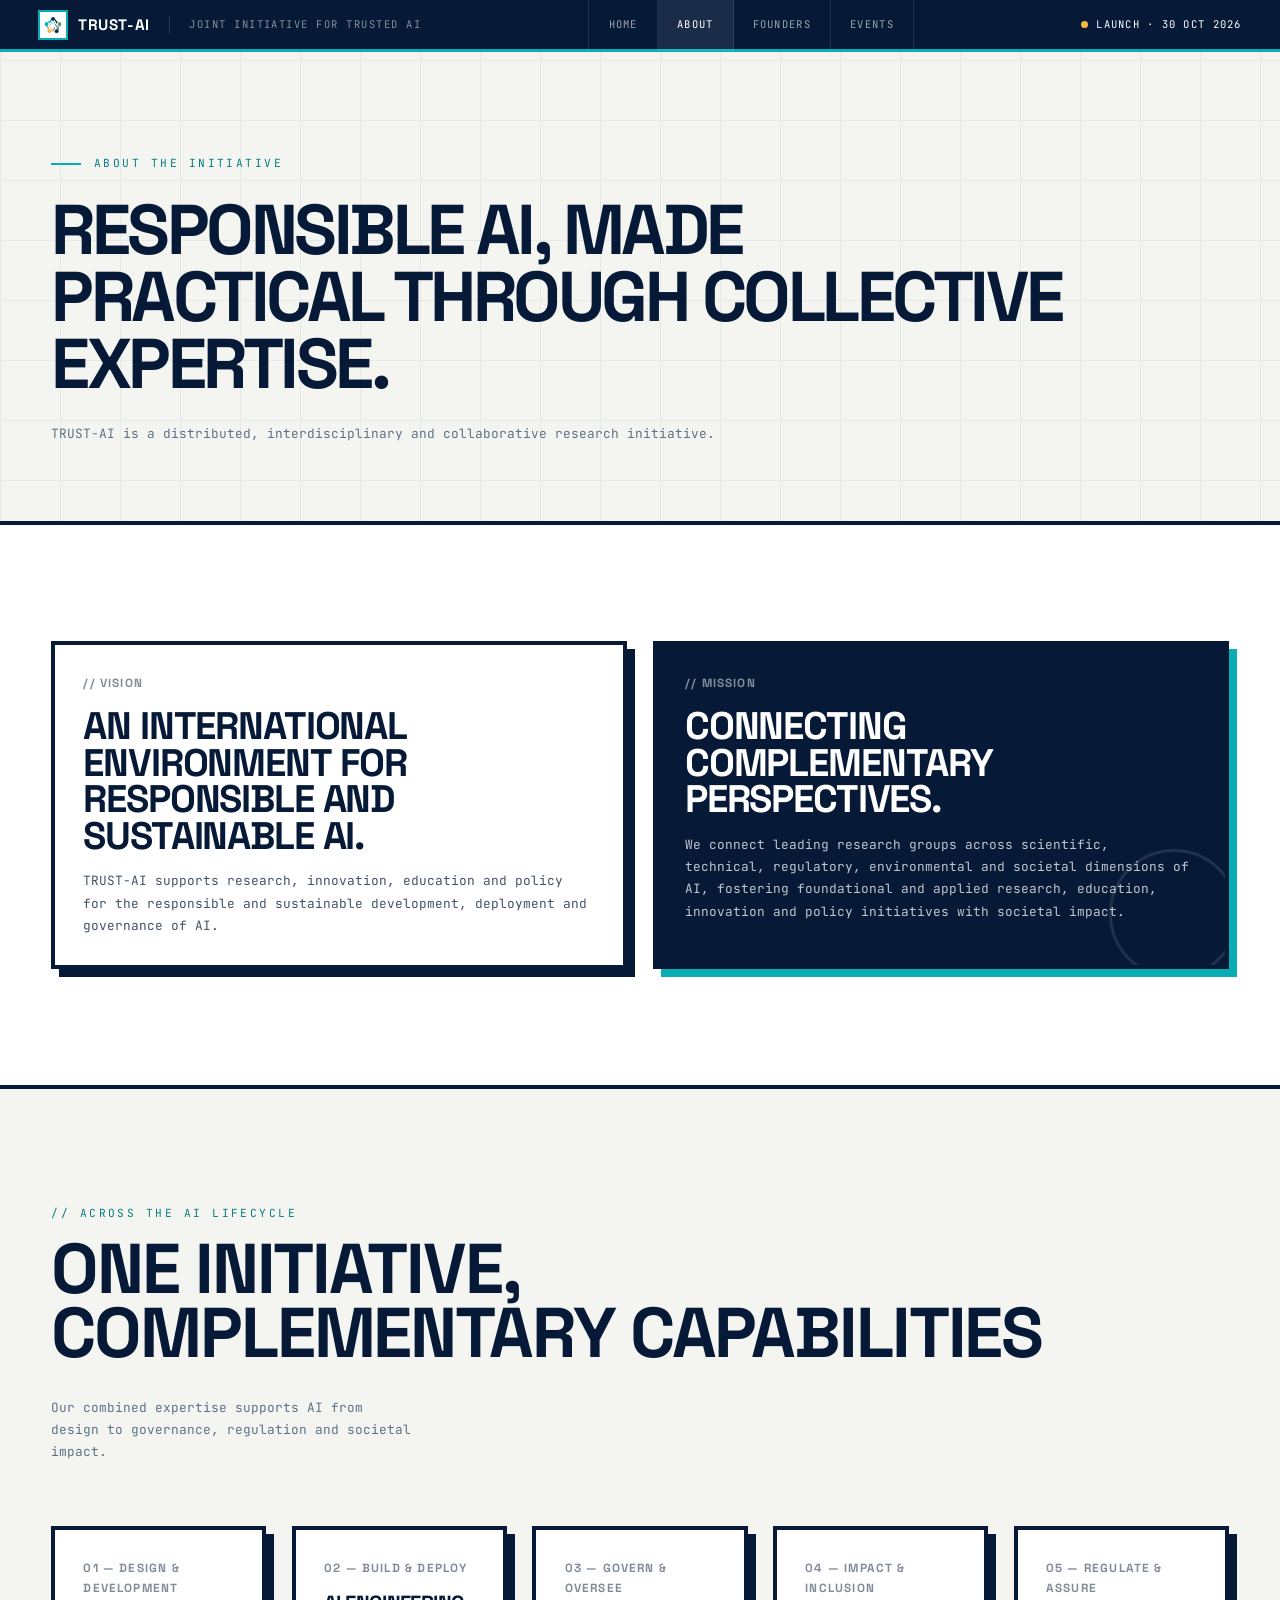
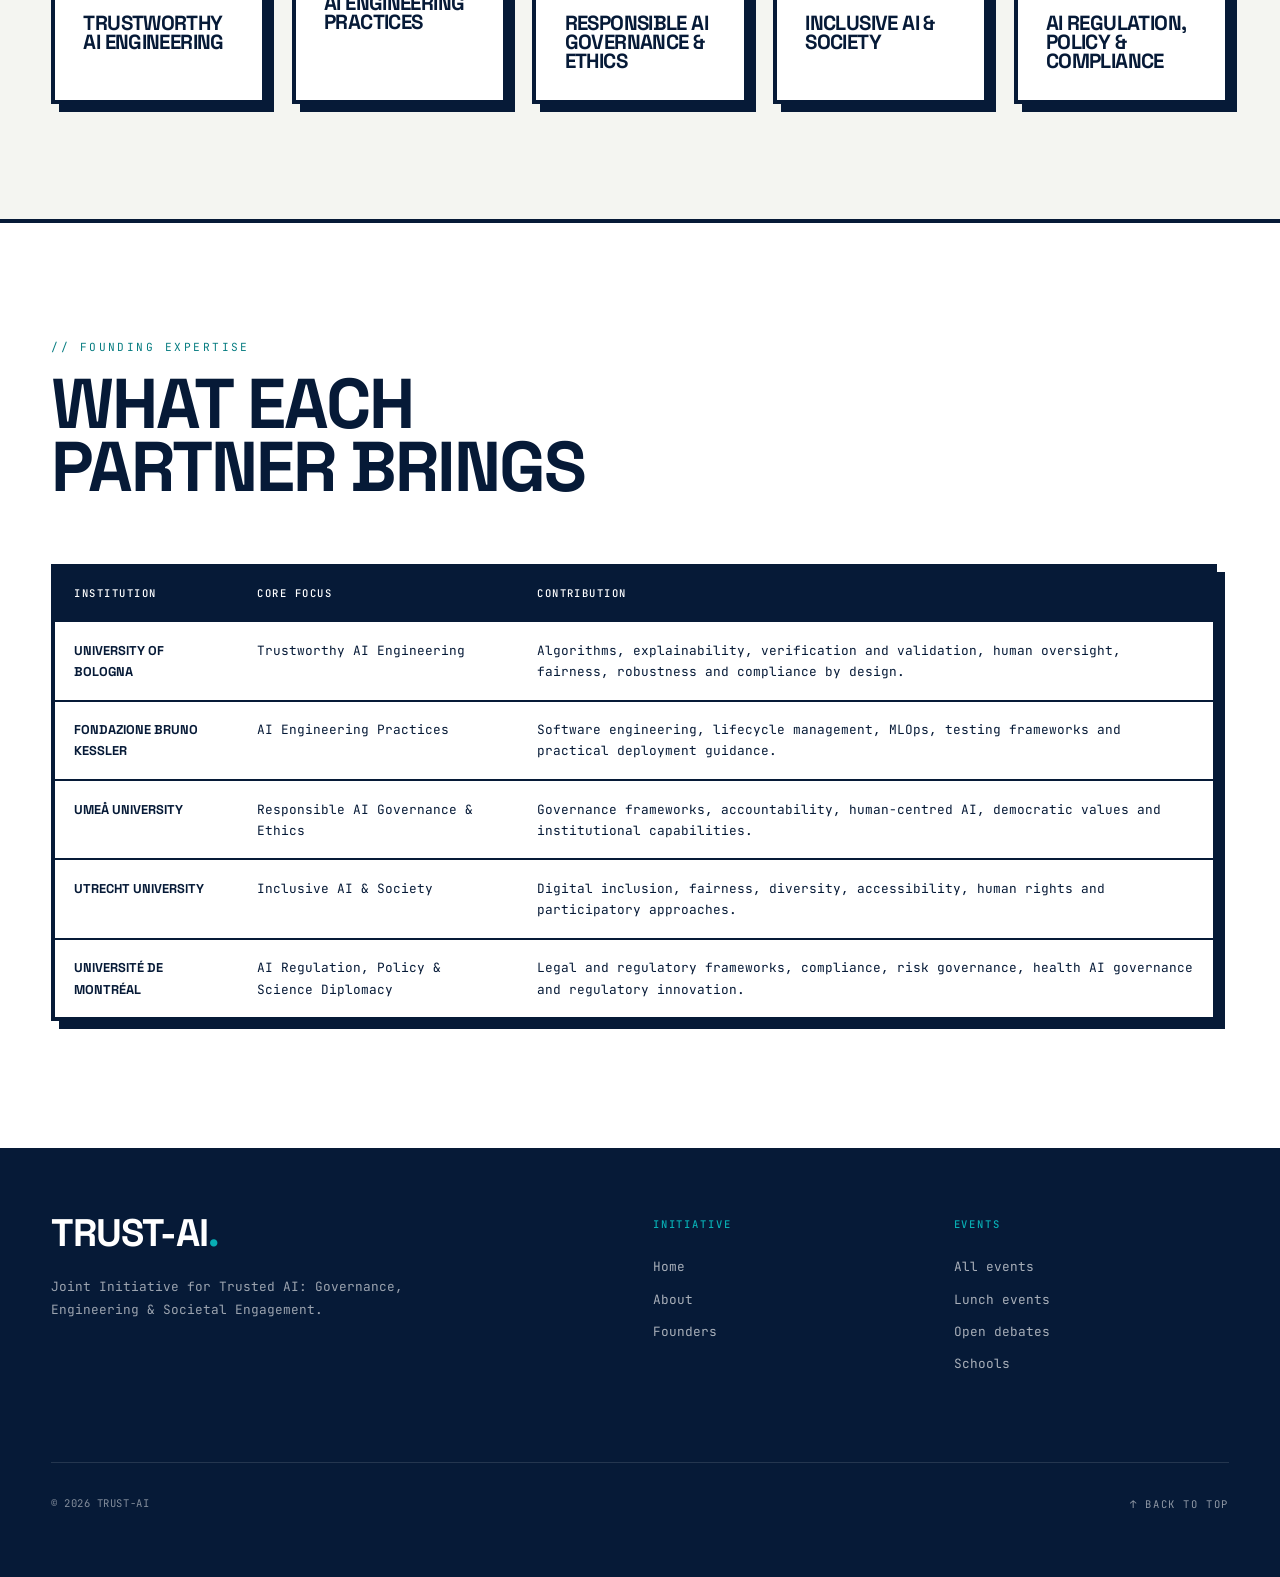
==== commit 8235a3b3: "web: remove template credit from footer and stylesheet" ====
--- a/about.html
+++ b/about.html
@@ -91,7 +91,7 @@
       <div class="footer__col"><div class="footer__col-title">Events</div><a href="events.html">All events</a><a href="events.html#lunch-events">Lunch events</a><a href="events.html#open-debates">Open debates</a><a href="events.html#schools">Schools</a></div>
     </div>
     <div class="footer__bottom">
-      <span class="footer__copy">&copy; 2026 TRUST-AI &nbsp;|&nbsp; Layout based on <a href="https://templatemo.com/tm-619-axis-industrial" target="_blank" rel="nofollow noopener">TemplateMo</a></span>
+      <span class="footer__copy">&copy; 2026 TRUST-AI</span>
       <button class="footer__back-top">↑ Back to top</button>
     </div>
   </div>
--- a/assets/styles.css
+++ b/assets/styles.css
@@ -1,8 +1,3 @@
-/*
-  TRUST-AI — layout based on TemplateMo 619 Axis Industrial
-  https://templatemo.com/tm-619-axis-industrial
-*/
-
 /* ----- 1. RESET & VARIABLES ----- */
 *, *::before, *::after { margin: 0; padding: 0; box-sizing: border-box; }
 
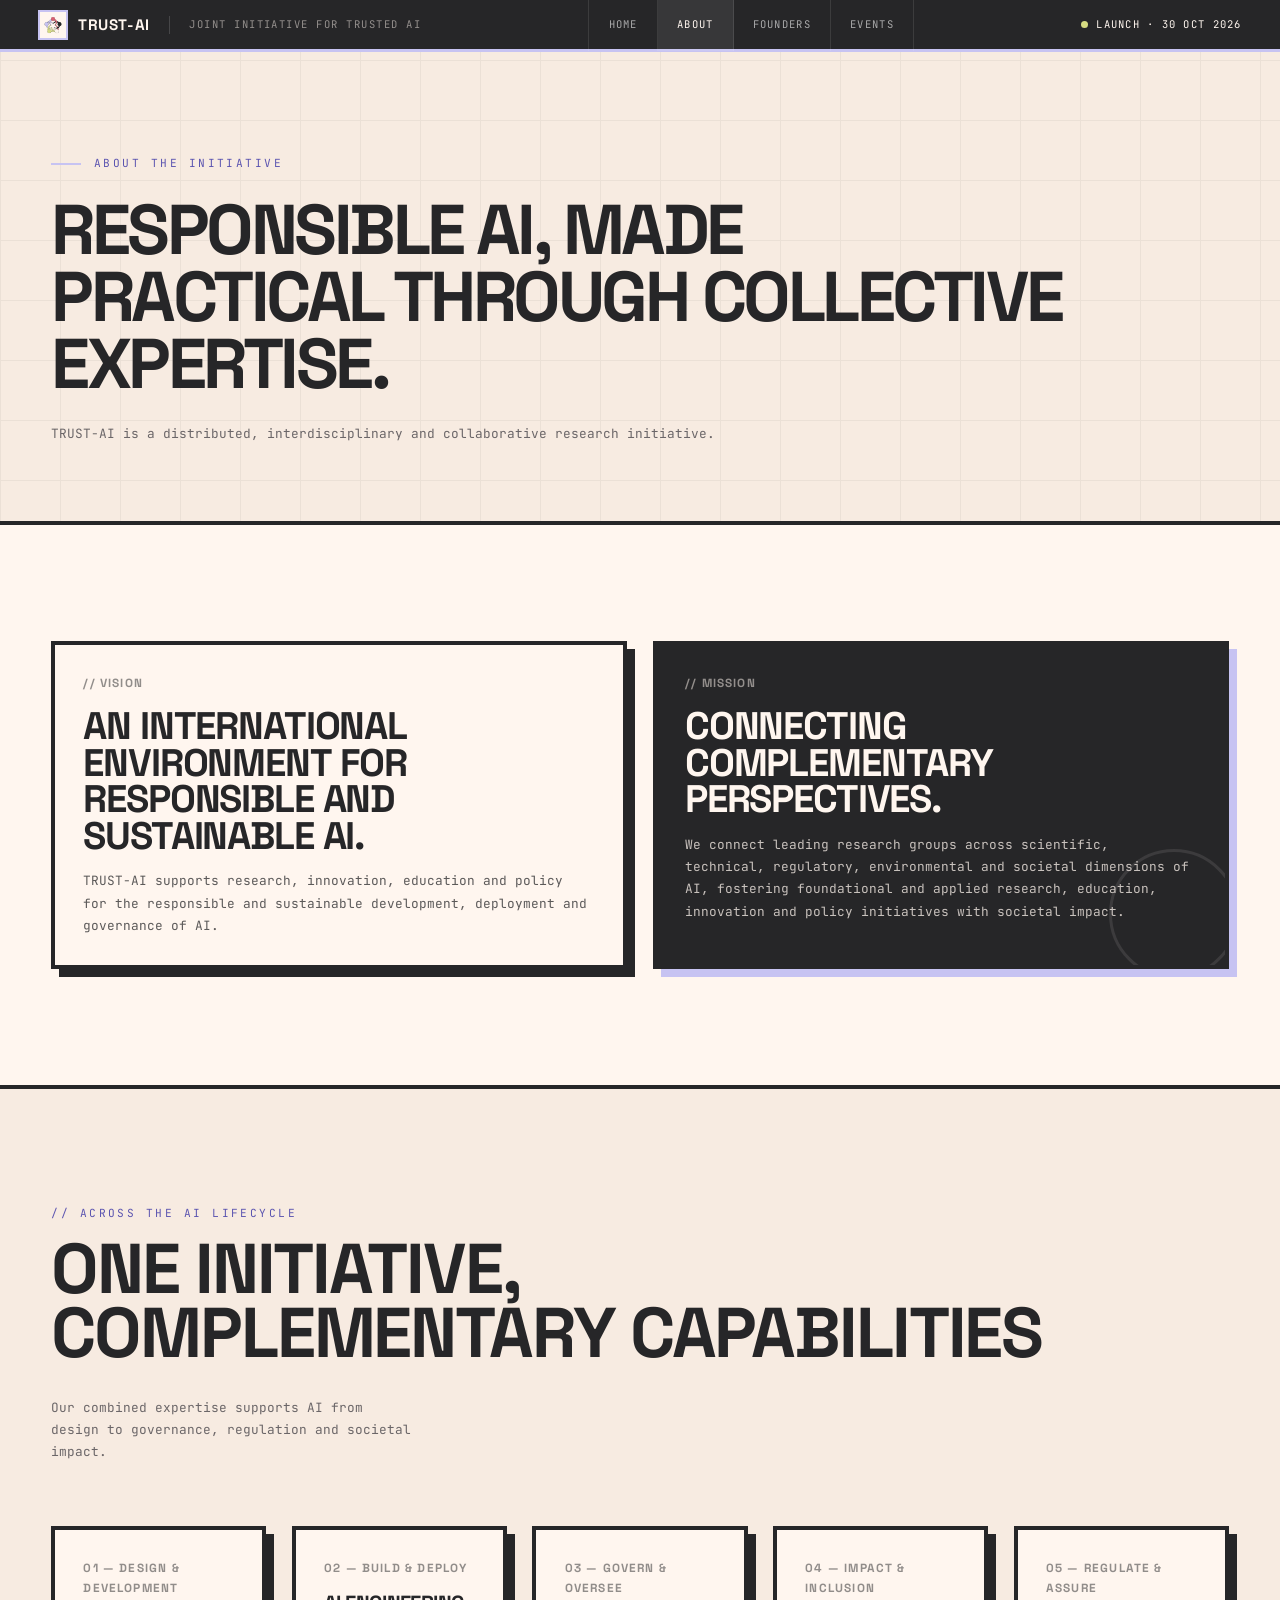
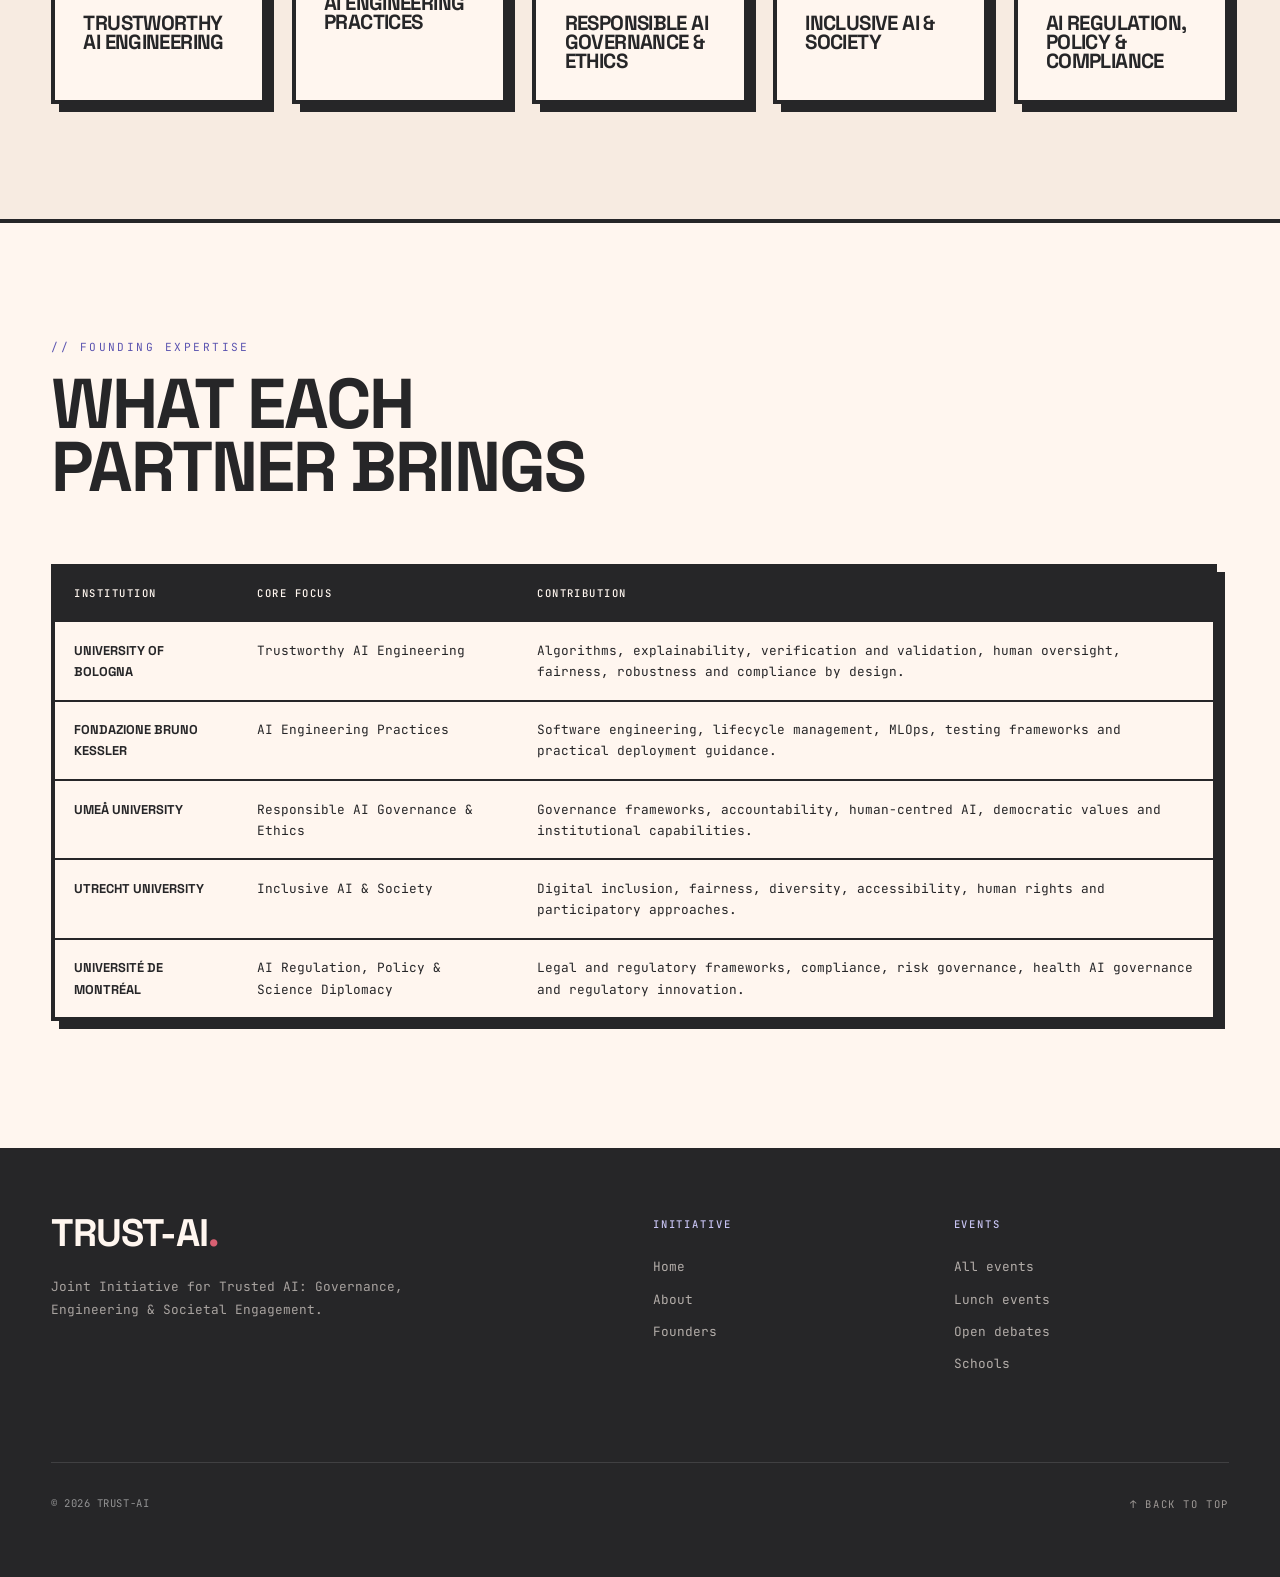
==== commit d2ffb2a1: "web: new five-colour palette, recoloured logo, contact button Palette in T-R-U-S-T order: cream #fff" ====
--- a/about.html
+++ b/about.html
@@ -5,7 +5,7 @@
 <meta name="viewport" content="width=device-width, initial-scale=1">
 <title>About | TRUST-AI</title>
 <meta name="description" content="About TRUST-AI.">
-<link rel="icon" type="image/png" href="assets/TRUST-AI-logo-small.png?v=2">
+<link rel="icon" type="image/png" href="assets/TRUST-AI-logo-small.png?v=3">
 <link rel="preconnect" href="https://fonts.googleapis.com">
 <link rel="preconnect" href="https://fonts.gstatic.com" crossorigin>
 <link href="https://fonts.googleapis.com/css2?family=JetBrains+Mono:wght@400;500&family=Space+Grotesk:wght@400;700&display=swap" rel="stylesheet">
@@ -16,7 +16,7 @@
 <header class="header">
   <div class="header__inner">
     <div class="header__left">
-      <a class="header__logo" href="index.html"><img class="header__logo-mark" src="assets/TRUST-AI-logo-small.png" alt="">TRUST-AI</a>
+      <a class="header__logo" href="index.html"><img class="header__logo-mark" src="assets/TRUST-AI-logo-small.png?v=3" alt="">TRUST-AI</a>
       <span class="header__sep"></span>
       <span class="header__product">Joint Initiative for Trusted AI</span>
     </div>
--- a/assets/styles.css
+++ b/assets/styles.css
@@ -2,15 +2,15 @@
 *, *::before, *::after { margin: 0; padding: 0; box-sizing: border-box; }
 
 :root {
-  --base: #ffffff;
-  --ink: #061a37;        /* TRUST-AI deep navy, replaces template black */
-  --navy: #073b78;
-  --accent: #08aeb4;     /* TRUST-AI teal, replaces template orange */
-  --accent-ink: #067c80; /* teal dark enough for small text on white */
-  --gold: #f4b942;
-  --green: #77aa7a;
-  --muted: #5e7185;
-  --surface: #f4f5f1;
+  /* Palette in T-R-U-S-T order: cream, charcoal, lime, rose, lavender */
+  --base: #fff6ef;       /* T — page and card background */
+  --ink: #262628;        /* R — text, borders, header, footer, dark cards */
+  --lime: #d6dc82;       /* U */
+  --rose: #d86072;       /* S */
+  --accent: #c7c3f2;     /* T — lavender accent */
+  --accent-ink: #5b54b0; /* lavender dark enough for small text on cream */
+  --muted: #6b6668;
+  --surface: #f7ebe1;    /* slightly deeper cream for alternate sections */
 
   --border: 4px solid var(--ink);
   --border-thin: 2px solid var(--ink);
@@ -46,15 +46,14 @@
 
 /* ----- 3. UTILITIES ----- */
 .container { width: 100%; max-width: 1440px; margin: 0 auto; }
-.accent { color: var(--accent); }
-.gold { color: var(--gold); }
+.accent { color: var(--rose); }
 .eyebrow { font-size: .7rem; text-transform: uppercase; letter-spacing: .22em; color: var(--accent-ink); margin-bottom: 1rem; }
 .title { font-size: var(--fs-h1); }
 
 .tag { display: inline-block; font-size: .66rem; font-weight: 500; text-transform: uppercase; letter-spacing: .14em; padding: .35em .75em; border: 2px solid var(--ink); background: var(--base); color: var(--ink); }
 .tag--filled { background: var(--ink); color: var(--base); }
 .tag--accent { background: var(--accent); border-color: var(--accent); color: var(--ink); }
-.tag--gold { background: var(--gold); border-color: var(--gold); color: var(--ink); }
+.tag--lime { background: var(--lime); border-color: var(--lime); color: var(--ink); }
 .tags { display: flex; flex-wrap: wrap; gap: .5rem; }
 
 /* ----- 4. BUTTONS ----- */
@@ -87,8 +86,8 @@
 .header__menu a { padding: .9rem 1.2rem; border-right: 0; border-bottom: 1px solid rgba(255, 255, 255, .1); white-space: nowrap; }
 .header__menu a:last-child { border-bottom: 0; }
 .header__cta { display: flex; align-items: center; gap: .5rem; font-size: var(--fs-micro); text-transform: uppercase; letter-spacing: .12em; }
-.header__cta:hover { color: var(--gold); }
-.header__dot { width: 7px; height: 7px; border-radius: 50%; background: var(--gold); animation: pulse 2s ease-in-out infinite; }
+.header__cta:hover { color: var(--lime); }
+.header__dot { width: 7px; height: 7px; border-radius: 50%; background: var(--lime); animation: pulse 2s ease-in-out infinite; }
 @keyframes pulse { 50% { opacity: .35; } }
 .header__burger { display: none; flex-direction: column; gap: 4px; padding: 4px; background: none; border: 0; cursor: pointer; }
 .header__burger span { width: 22px; height: 2px; background: var(--base); }
@@ -104,14 +103,15 @@
 .hero__title { font-size: var(--fs-hero); line-height: .82; letter-spacing: -.05em; margin-bottom: 2.5rem; }
 .hero__title .line { display: block; }
 .hero__title .line--indent { padding-left: clamp(1rem, 6vw, 6rem); }
+.hero__head { display: flex; align-items: center; gap: clamp(1rem, 4vw, 4rem); margin-bottom: 2.5rem; }
+.hero__head .hero__title { margin-bottom: 0; }
+/* Height of the two title lines; the PNG has ~12% empty margin, so scale it up visually to match */
+.hero__logo { flex-shrink: 0; margin-left: auto; height: calc(var(--fs-hero) * 1.6); width: auto; max-width: 30vw; aspect-ratio: 1; object-fit: contain; transform: scale(1.3); transform-origin: right center; filter: drop-shadow(0 18px 20px rgba(38, 38, 40, .25)); }
 .hero--page .hero__title { font-size: var(--fs-h1); line-height: .95; max-width: 22ch; margin-bottom: 1.5rem; }
 .hero__bottom { display: flex; align-items: flex-end; justify-content: space-between; gap: 2.5rem; flex-wrap: wrap; }
 .hero__desc { max-width: 460px; font-size: var(--fs-data); line-height: 1.8; color: var(--muted); }
 .hero__desc + .btn-row { margin-top: 2rem; }
 .hero--page .hero__desc { max-width: 680px; }
-.hero__stats { display: flex; gap: clamp(1.5rem, 3vw, 3.5rem); }
-.hero__stat-num { font-family: 'Space Grotesk', sans-serif; font-weight: 700; font-size: var(--fs-stat); line-height: 1; letter-spacing: -.04em; }
-.hero__stat-label { margin-top: .35rem; font-size: var(--fs-micro); text-transform: uppercase; letter-spacing: .15em; color: var(--muted); }
 .hero__scroll-cue { position: absolute !important; right: clamp(1rem, 2vw, 4rem); top: calc(var(--header-h) + 3rem); writing-mode: vertical-rl; display: flex; align-items: center; gap: .8rem; font-size: var(--fs-micro); text-transform: uppercase; letter-spacing: .2em; color: var(--muted); }
 .hero__scroll-cue::after { content: ""; width: 2px; height: 50px; background: var(--ink); animation: scrollPulse 2s ease-in-out infinite; }
 @keyframes scrollPulse { 0%, 100% { opacity: .3; transform: scaleY(.5); } 50% { opacity: 1; transform: none; } }
@@ -133,8 +133,8 @@
 .card--dark { background: var(--ink); color: var(--base); box-shadow: var(--shadow-accent); }
 .card--dark:hover { box-shadow: 12px 12px 0 var(--accent); }
 .card--accent { background: var(--accent); }
-.card--gold { background: var(--gold); }
-.card--green { background: var(--green); }
+.card--lime { background: var(--lime); }
+.card--rose { background: var(--rose); }
 .card__number { font-family: 'Space Grotesk', sans-serif; font-weight: 700; font-size: .74rem; text-transform: uppercase; letter-spacing: .1em; opacity: .5; }
 .card__title { font-size: var(--fs-h3); line-height: .95; }
 .card__text { font-size: var(--fs-data); line-height: 1.75; opacity: .75; }
@@ -155,24 +155,24 @@
 
 /* ----- 9. TICKER ----- */
 .ticker { overflow: hidden; padding: 1.2rem 0; background: var(--ink); color: var(--base); border-bottom: var(--border); }
-.ticker--gold { background: var(--gold); color: var(--ink); }
+.ticker--lime { background: var(--lime); color: var(--ink); }
 .ticker__track { display: flex; width: max-content; animation: tickerScroll 34s linear infinite; }
 .ticker--reverse .ticker__track { animation-direction: reverse; animation-duration: 40s; }
 .ticker__item { display: flex; align-items: center; gap: 2rem; padding: 0 2rem; font-family: 'Space Grotesk', sans-serif; font-weight: 700; font-size: var(--fs-ticker); text-transform: uppercase; letter-spacing: -.02em; white-space: nowrap; }
 .ticker__item::after { content: ""; width: 12px; height: 12px; flex-shrink: 0; background: var(--accent); }
-.ticker--gold .ticker__item::after { background: var(--ink); }
+.ticker--lime .ticker__item::after { background: var(--ink); }
 @keyframes tickerScroll { to { transform: translateX(-50%); } }
 
 /* ----- 10. STACK (sticky cards) ----- */
-.stack__card { position: sticky; top: calc(var(--header-h) + 28px); display: grid; grid-template-columns: repeat(12, 1fr); gap: var(--gap); align-items: center; margin-bottom: 2rem; padding: clamp(2rem, 4vw, 3.5rem); background: linear-gradient(rgba(255, 255, 255, .3), rgba(255, 255, 255, .3)), var(--base); border: var(--border); box-shadow: var(--shadow); }
-/* Same colour order as the T-R-U-S-T pillars (white, green, gold, navy, teal), as a 30% tint over solid white, so earlier cards stay hidden */
-.stack__card:nth-child(2) { top: calc(var(--header-h) + 58px); background: linear-gradient(rgba(119, 170, 122, .3), rgba(119, 170, 122, .3)), var(--base); }
-.stack__card:nth-child(3) { top: calc(var(--header-h) + 88px); background: linear-gradient(rgba(244, 185, 66, .3), rgba(244, 185, 66, .3)), var(--base); }
-.stack__card:nth-child(4) { top: calc(var(--header-h) + 118px); background: linear-gradient(rgba(6, 26, 55, .3), rgba(6, 26, 55, .3)), var(--base); box-shadow: var(--shadow-accent); }
-.stack__card:nth-child(5) { top: calc(var(--header-h) + 148px); background: linear-gradient(rgba(8, 174, 180, .3), rgba(8, 174, 180, .3)), var(--base); }
+.stack__card { position: sticky; top: calc(var(--header-h) + 28px); display: grid; grid-template-columns: repeat(12, 1fr); gap: var(--gap); align-items: center; margin-bottom: 2rem; padding: clamp(2rem, 4vw, 3.5rem); background: linear-gradient(rgba(255, 246, 239, .3), rgba(255, 246, 239, .3)), var(--base); border: var(--border); box-shadow: var(--shadow); }
+/* Same colour order as the T-R-U-S-T pillars (cream, charcoal, lime, rose, lavender), as a 30% tint over solid white, so earlier cards stay hidden */
+.stack__card:nth-child(2) { top: calc(var(--header-h) + 58px); background: linear-gradient(rgba(38, 38, 40, .3), rgba(38, 38, 40, .3)), var(--base); }
+.stack__card:nth-child(3) { top: calc(var(--header-h) + 88px); background: linear-gradient(rgba(214, 220, 130, .3), rgba(214, 220, 130, .3)), var(--base); }
+.stack__card:nth-child(4) { top: calc(var(--header-h) + 118px); background: linear-gradient(rgba(216, 96, 114, .3), rgba(216, 96, 114, .3)), var(--base); }
+.stack__card:nth-child(5) { top: calc(var(--header-h) + 148px); background: linear-gradient(rgba(199, 195, 242, .3), rgba(199, 195, 242, .3)), var(--base); }
 .stack__left { grid-column: span 4; display: flex; justify-content: center; }
 .stack__right { grid-column: span 8; }
-.stack__logo { width: min(100%, 220px); height: 140px; object-fit: contain; filter: drop-shadow(0 14px 14px rgba(6, 26, 55, .35)); }
+.stack__logo { width: min(100%, 220px); height: 140px; object-fit: contain; filter: drop-shadow(0 14px 14px rgba(38, 38, 40, .35)); }
 .stack__title { font-size: var(--fs-h2); margin-bottom: .6rem; }
 .stack__meta { margin-bottom: 1rem; font-size: var(--fs-micro); text-transform: uppercase; letter-spacing: .14em; opacity: .75; }
 .stack__text { max-width: 560px; font-size: var(--fs-data); line-height: 1.8; opacity: .85; }
@@ -200,8 +200,8 @@
 .focus-table tr:hover td { background: var(--accent); }
 .table-wrap { overflow-x: auto; padding: 0 12px 12px 0; }
 
-.founder { flex-direction: row; gap: clamp(1.2rem, 2.5vw, 2rem); align-items: flex-start; }
-.founder__photo { flex-shrink: 0; width: clamp(96px, 11vw, 140px); aspect-ratio: 1; object-fit: cover; object-position: center top; border: var(--border); filter: grayscale(1); transition: filter .2s; }
+.founder { gap: 1.2rem; }
+.founder__photo { width: 100%; aspect-ratio: 1; object-fit: cover; object-position: center top; border: var(--border); filter: grayscale(1); transition: filter .2s; }
 .founder:hover .founder__photo { filter: none; }
 .founder__body { display: flex; flex-direction: column; gap: .8rem; }
 .founder__inst { font-size: var(--fs-micro); text-transform: uppercase; letter-spacing: .14em; color: var(--accent-ink); }
@@ -281,8 +281,6 @@
 }
 @media (max-width: 480px) {
   .header__cta span:last-child { display: none; }
-  .hero__stats { flex-direction: column; gap: 1rem; }
   .grid--5 { grid-template-columns: 1fr; }
-  .founder { flex-direction: column; }
   .footer__col { grid-column: 1 / -1; }
 }
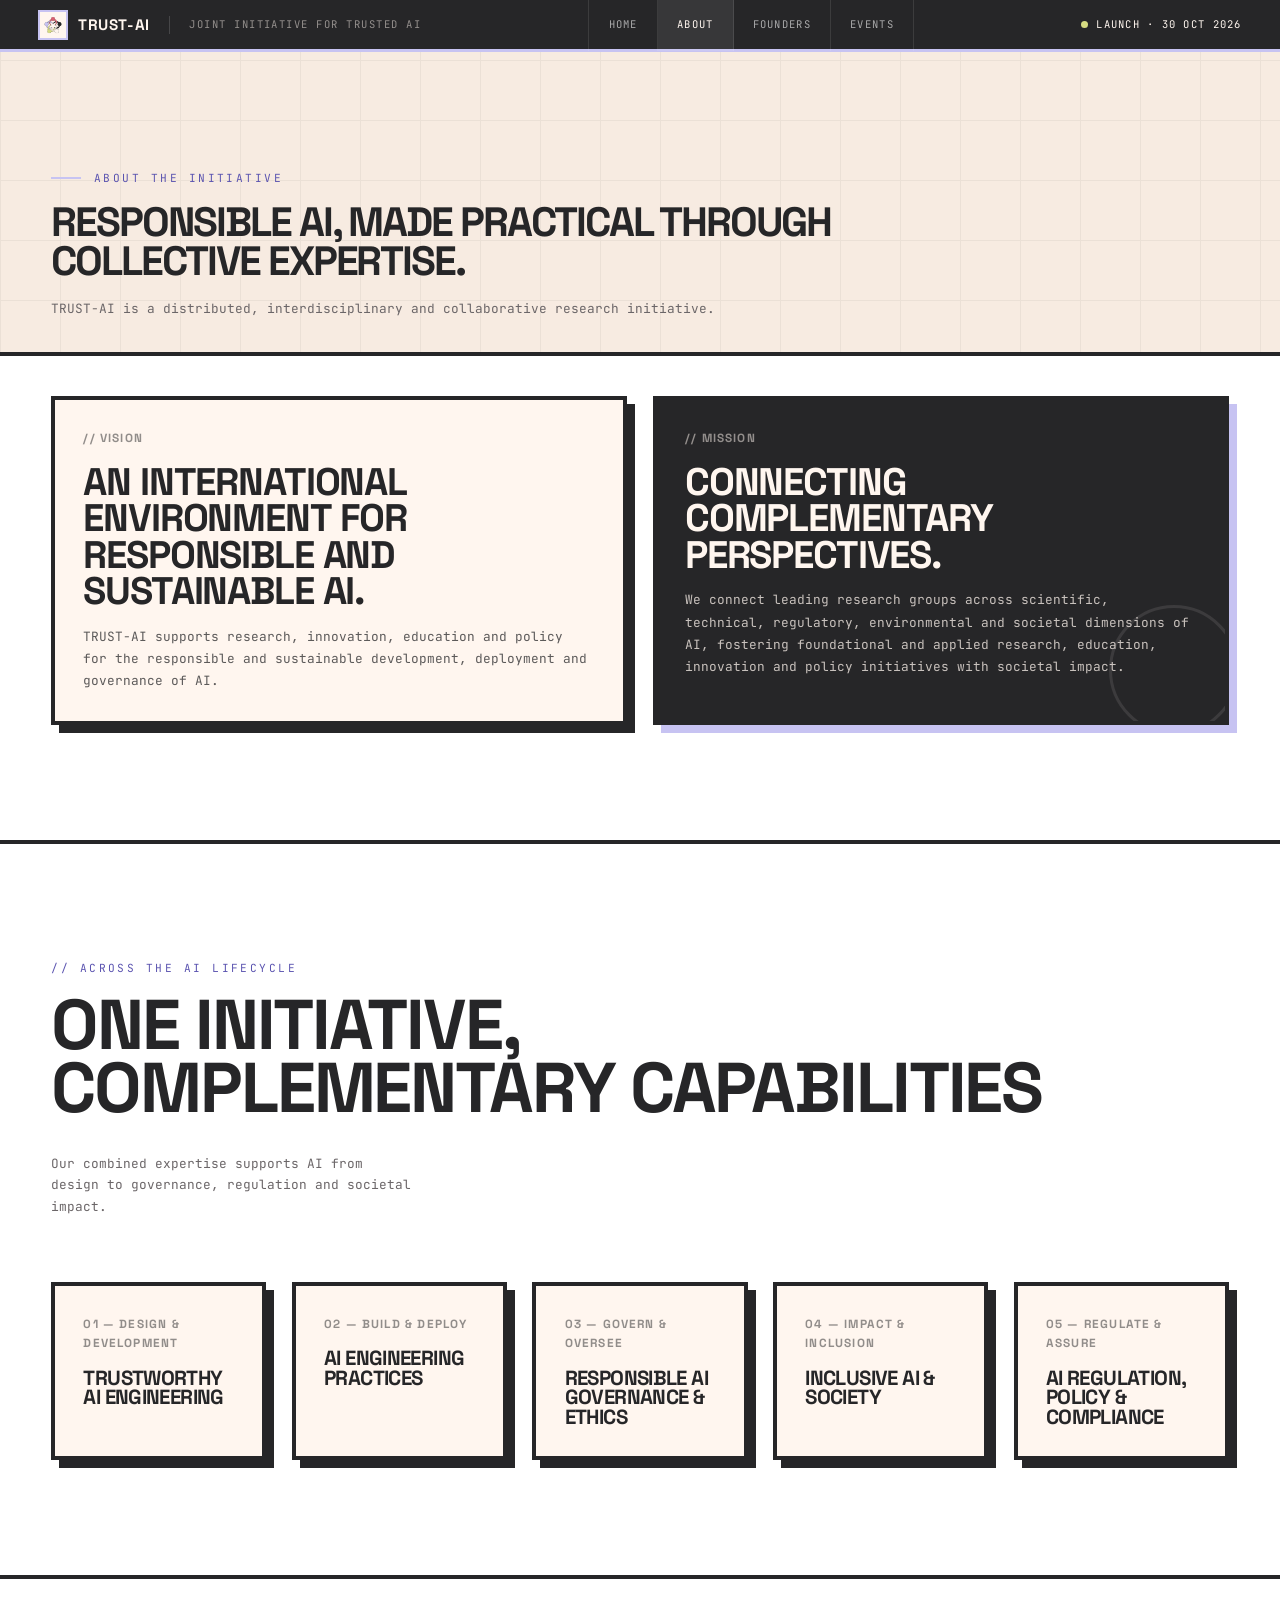
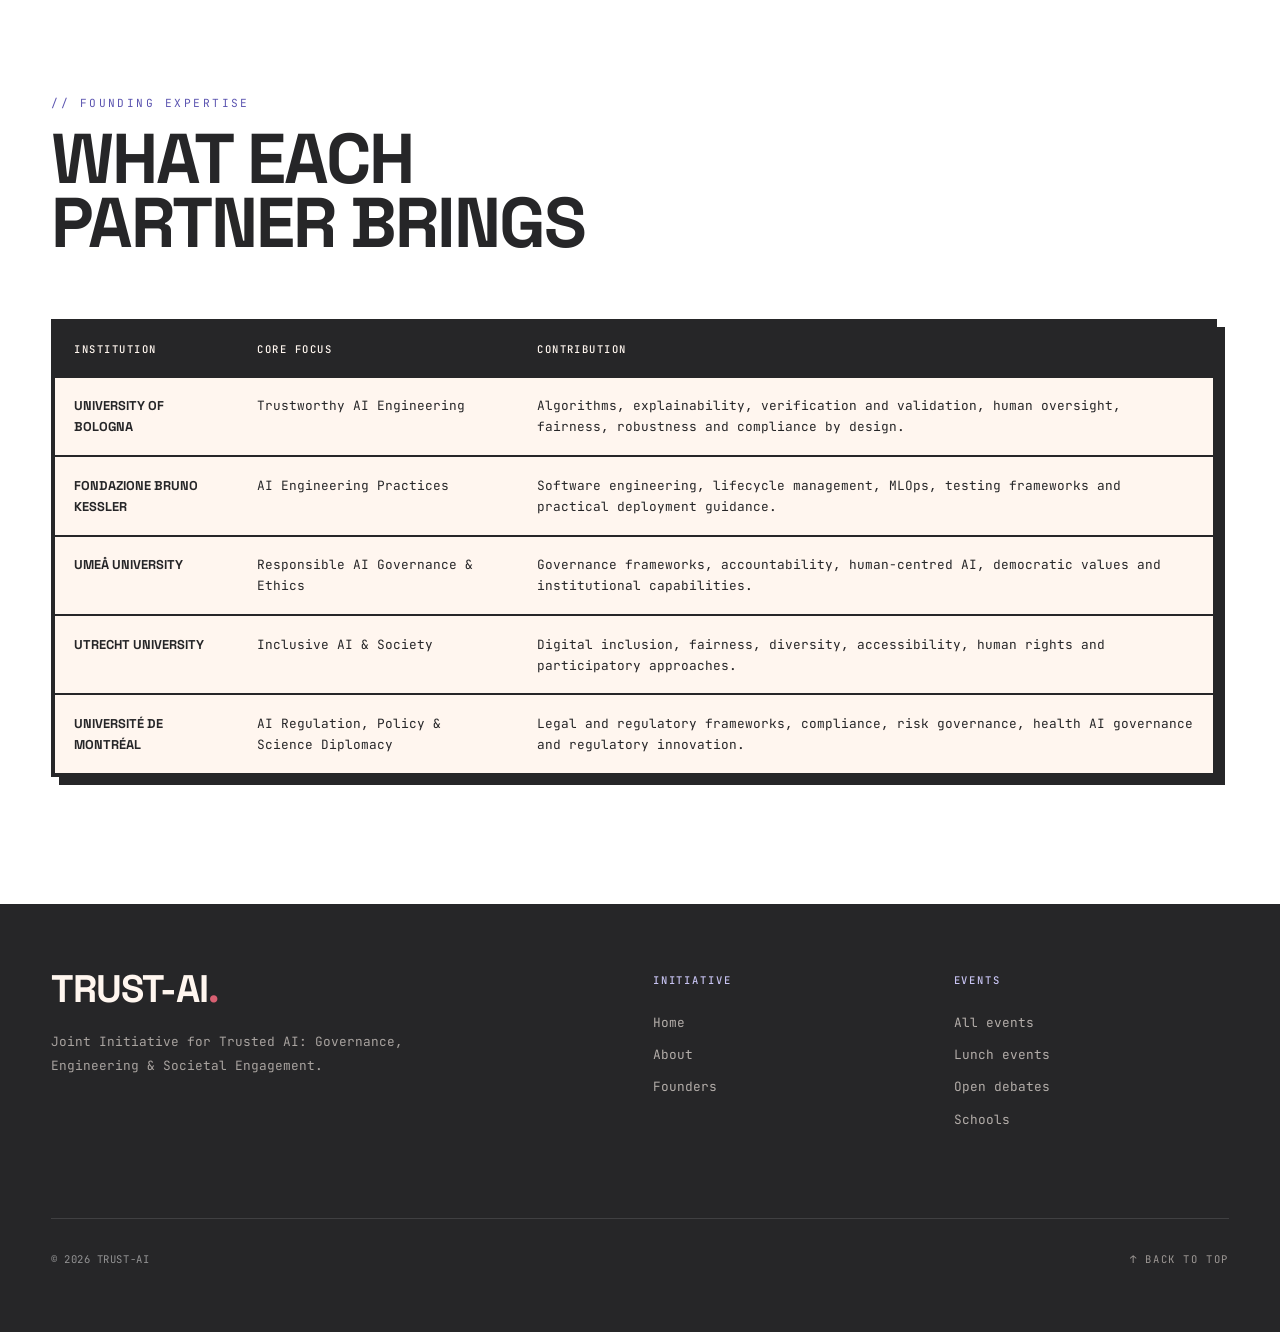
==== commit 4763435a: "web: cream cards on white pages, single-colour logo figures, compact page banners - Page background " ====
--- a/about.html
+++ b/about.html
@@ -5,7 +5,7 @@
 <meta name="viewport" content="width=device-width, initial-scale=1">
 <title>About | TRUST-AI</title>
 <meta name="description" content="About TRUST-AI.">
-<link rel="icon" type="image/png" href="assets/TRUST-AI-logo-small.png?v=3">
+<link rel="icon" type="image/png" href="assets/TRUST-AI-logo-small.png?v=4">
 <link rel="preconnect" href="https://fonts.googleapis.com">
 <link rel="preconnect" href="https://fonts.gstatic.com" crossorigin>
 <link href="https://fonts.googleapis.com/css2?family=JetBrains+Mono:wght@400;500&family=Space+Grotesk:wght@400;700&display=swap" rel="stylesheet">
@@ -16,7 +16,7 @@
 <header class="header">
   <div class="header__inner">
     <div class="header__left">
-      <a class="header__logo" href="index.html"><img class="header__logo-mark" src="assets/TRUST-AI-logo-small.png?v=3" alt="">TRUST-AI</a>
+      <a class="header__logo" href="index.html"><img class="header__logo-mark" src="assets/TRUST-AI-logo-small.png?v=4" alt="">TRUST-AI</a>
       <span class="header__sep"></span>
       <span class="header__product">Joint Initiative for Trusted AI</span>
     </div>
@@ -56,7 +56,7 @@
 </section>
 
 
-<section class="section section--surface">
+<section class="section">
   <div class="container">
     <div class="section__header section__header--split reveal">
       <div><div class="eyebrow">// Across the AI lifecycle</div><h2 class="title">One initiative,<br>complementary capabilities</h2></div>
--- a/assets/styles.css
+++ b/assets/styles.css
@@ -3,7 +3,8 @@
 
 :root {
   /* Palette in T-R-U-S-T order: cream, charcoal, lime, rose, lavender */
-  --base: #fff6ef;       /* T — page and card background */
+  --base: #fff6ef;       /* T — cream: cards and the home hero */
+  --page: #ffffff;       /* page background */
   --ink: #262628;        /* R — text, borders, header, footer, dark cards */
   --lime: #d6dc82;       /* U */
   --rose: #d86072;       /* S */
@@ -35,7 +36,7 @@
 }
 
 html { scroll-behavior: smooth; scroll-padding-top: calc(var(--header-h) + 16px); -webkit-text-size-adjust: 100%; }
-body { font-family: 'JetBrains Mono', ui-monospace, monospace; font-size: var(--fs-body); line-height: 1.65; color: var(--ink); background: var(--base); overflow-x: hidden; }
+body { font-family: 'JetBrains Mono', ui-monospace, monospace; font-size: var(--fs-body); line-height: 1.65; color: var(--ink); background: var(--page); overflow-x: hidden; }
 img { max-width: 100%; display: block; }
 a { color: inherit; text-decoration: none; }
 ::selection { background: var(--accent); color: var(--ink); }
@@ -94,7 +95,12 @@
 
 /* ----- 6. HERO ----- */
 .hero { position: relative; min-height: 100vh; min-height: 100svh; display: flex; flex-direction: column; justify-content: flex-end; padding: var(--section-pad); padding-top: calc(var(--header-h) + 4rem); overflow: hidden; border-bottom: var(--border); }
-.hero--page { min-height: 0; padding-top: calc(var(--header-h) + clamp(4rem, 8vw, 7rem)); padding-bottom: clamp(3rem, 6vw, 5rem); background: var(--surface); }
+.hero:not(.hero--page) { background: var(--base); }
+/* Compact inner-page banner: one fixed minimum height so About, Founders and Events match,
+   small enough that the founder photos are visible without scrolling */
+.hero--page { min-height: calc(var(--header-h) + 19rem); padding-top: calc(var(--header-h) + 2rem); padding-bottom: 2rem; background: var(--surface); }
+.hero--page .hero__label { margin-bottom: 1rem; }
+.hero--page + .section { padding-top: clamp(2rem, 4vw, 2.5rem); }
 .hero__grid { position: absolute; inset: 0; pointer-events: none; opacity: .05; background-size: 60px 60px; background-image: linear-gradient(var(--ink) 1px, transparent 1px), linear-gradient(90deg, var(--ink) 1px, transparent 1px); }
 .hero > *:not(.hero__grid) { position: relative; z-index: 1; }
 .hero__label { display: flex; align-items: center; gap: .8rem; margin-bottom: 1.5rem; font-size: .7rem; text-transform: uppercase; letter-spacing: .22em; color: var(--accent-ink); }
@@ -107,7 +113,7 @@
 .hero__head .hero__title { margin-bottom: 0; }
 /* Height of the two title lines; the PNG has ~12% empty margin, so scale it up visually to match */
 .hero__logo { flex-shrink: 0; margin-left: auto; height: calc(var(--fs-hero) * 1.6); width: auto; max-width: 30vw; aspect-ratio: 1; object-fit: contain; transform: scale(1.3); transform-origin: right center; filter: drop-shadow(0 18px 20px rgba(38, 38, 40, .25)); }
-.hero--page .hero__title { font-size: var(--fs-h1); line-height: .95; max-width: 22ch; margin-bottom: 1.5rem; }
+.hero--page .hero__title { font-size: clamp(1.8rem, 3.2vw, 2.8rem); line-height: .95; max-width: 30ch; margin-bottom: 1rem; }
 .hero__bottom { display: flex; align-items: flex-end; justify-content: space-between; gap: 2.5rem; flex-wrap: wrap; }
 .hero__desc { max-width: 460px; font-size: var(--fs-data); line-height: 1.8; color: var(--muted); }
 .hero__desc + .btn-row { margin-top: 2rem; }
@@ -133,6 +139,7 @@
 .card--dark { background: var(--ink); color: var(--base); box-shadow: var(--shadow-accent); }
 .card--dark:hover { box-shadow: 12px 12px 0 var(--accent); }
 .card--accent { background: var(--accent); }
+.card--cream { background: var(--base); }
 .card--lime { background: var(--lime); }
 .card--rose { background: var(--rose); }
 .card__number { font-family: 'Space Grotesk', sans-serif; font-weight: 700; font-size: .74rem; text-transform: uppercase; letter-spacing: .1em; opacity: .5; }
@@ -164,7 +171,7 @@
 @keyframes tickerScroll { to { transform: translateX(-50%); } }
 
 /* ----- 10. STACK (sticky cards) ----- */
-.stack__card { position: sticky; top: calc(var(--header-h) + 28px); display: grid; grid-template-columns: repeat(12, 1fr); gap: var(--gap); align-items: center; margin-bottom: 2rem; padding: clamp(2rem, 4vw, 3.5rem); background: linear-gradient(rgba(255, 246, 239, .3), rgba(255, 246, 239, .3)), var(--base); border: var(--border); box-shadow: var(--shadow); }
+.stack__card { position: sticky; top: calc(var(--header-h) + 28px); display: grid; grid-template-columns: repeat(12, 1fr); gap: var(--gap); align-items: center; margin-bottom: 2rem; padding: clamp(2rem, 4vw, 3.5rem); background: var(--base); border: var(--border); box-shadow: var(--shadow); }
 /* Same colour order as the T-R-U-S-T pillars (cream, charcoal, lime, rose, lavender), as a 30% tint over solid white, so earlier cards stay hidden */
 .stack__card:nth-child(2) { top: calc(var(--header-h) + 58px); background: linear-gradient(rgba(38, 38, 40, .3), rgba(38, 38, 40, .3)), var(--base); }
 .stack__card:nth-child(3) { top: calc(var(--header-h) + 88px); background: linear-gradient(rgba(214, 220, 130, .3), rgba(214, 220, 130, .3)), var(--base); }
@@ -205,6 +212,21 @@
 .founder:hover .founder__photo { filter: none; }
 .founder__body { display: flex; flex-direction: column; gap: .8rem; }
 .founder__inst { font-size: var(--fs-micro); text-transform: uppercase; letter-spacing: .14em; color: var(--accent-ink); }
+
+/* Contact block (founders page) */
+.contact { margin-top: 1.2rem; }
+.contact > summary { list-style: none; }
+.contact > summary::-webkit-details-marker { display: none; }
+.contact > summary::after { content: " ↓"; }
+.contact[open] > summary { background: var(--ink); color: var(--base); }
+.contact[open] > summary::after { content: " ↑"; }
+.contact__panel { margin-top: 1.8rem; padding: clamp(1.2rem, 2vw, 1.8rem); max-width: 640px; background: var(--base); border: var(--border); box-shadow: var(--shadow); }
+.contact__details { display: grid; gap: .6rem; margin-top: 1.8rem; font-size: var(--fs-data); }
+.contact__details > div { display: flex; align-items: center; gap: 1rem; flex-wrap: wrap; }
+.contact__details dt { min-width: 5.5em; font-size: var(--fs-micro); text-transform: uppercase; letter-spacing: .14em; color: var(--muted); }
+.contact__details dd { display: flex; align-items: center; gap: .8rem; }
+.contact__copy { padding: .25em .7em; font: inherit; font-size: var(--fs-micro); text-transform: uppercase; letter-spacing: .12em; color: var(--ink); background: var(--base); border: 2px solid var(--ink); cursor: pointer; }
+.contact__copy:hover, .contact__copy.copied { background: var(--ink); color: var(--base); }
 
 /* Join / people */
 .filter-row { display: flex; flex-wrap: wrap; gap: .6rem; margin-bottom: 2.5rem; }
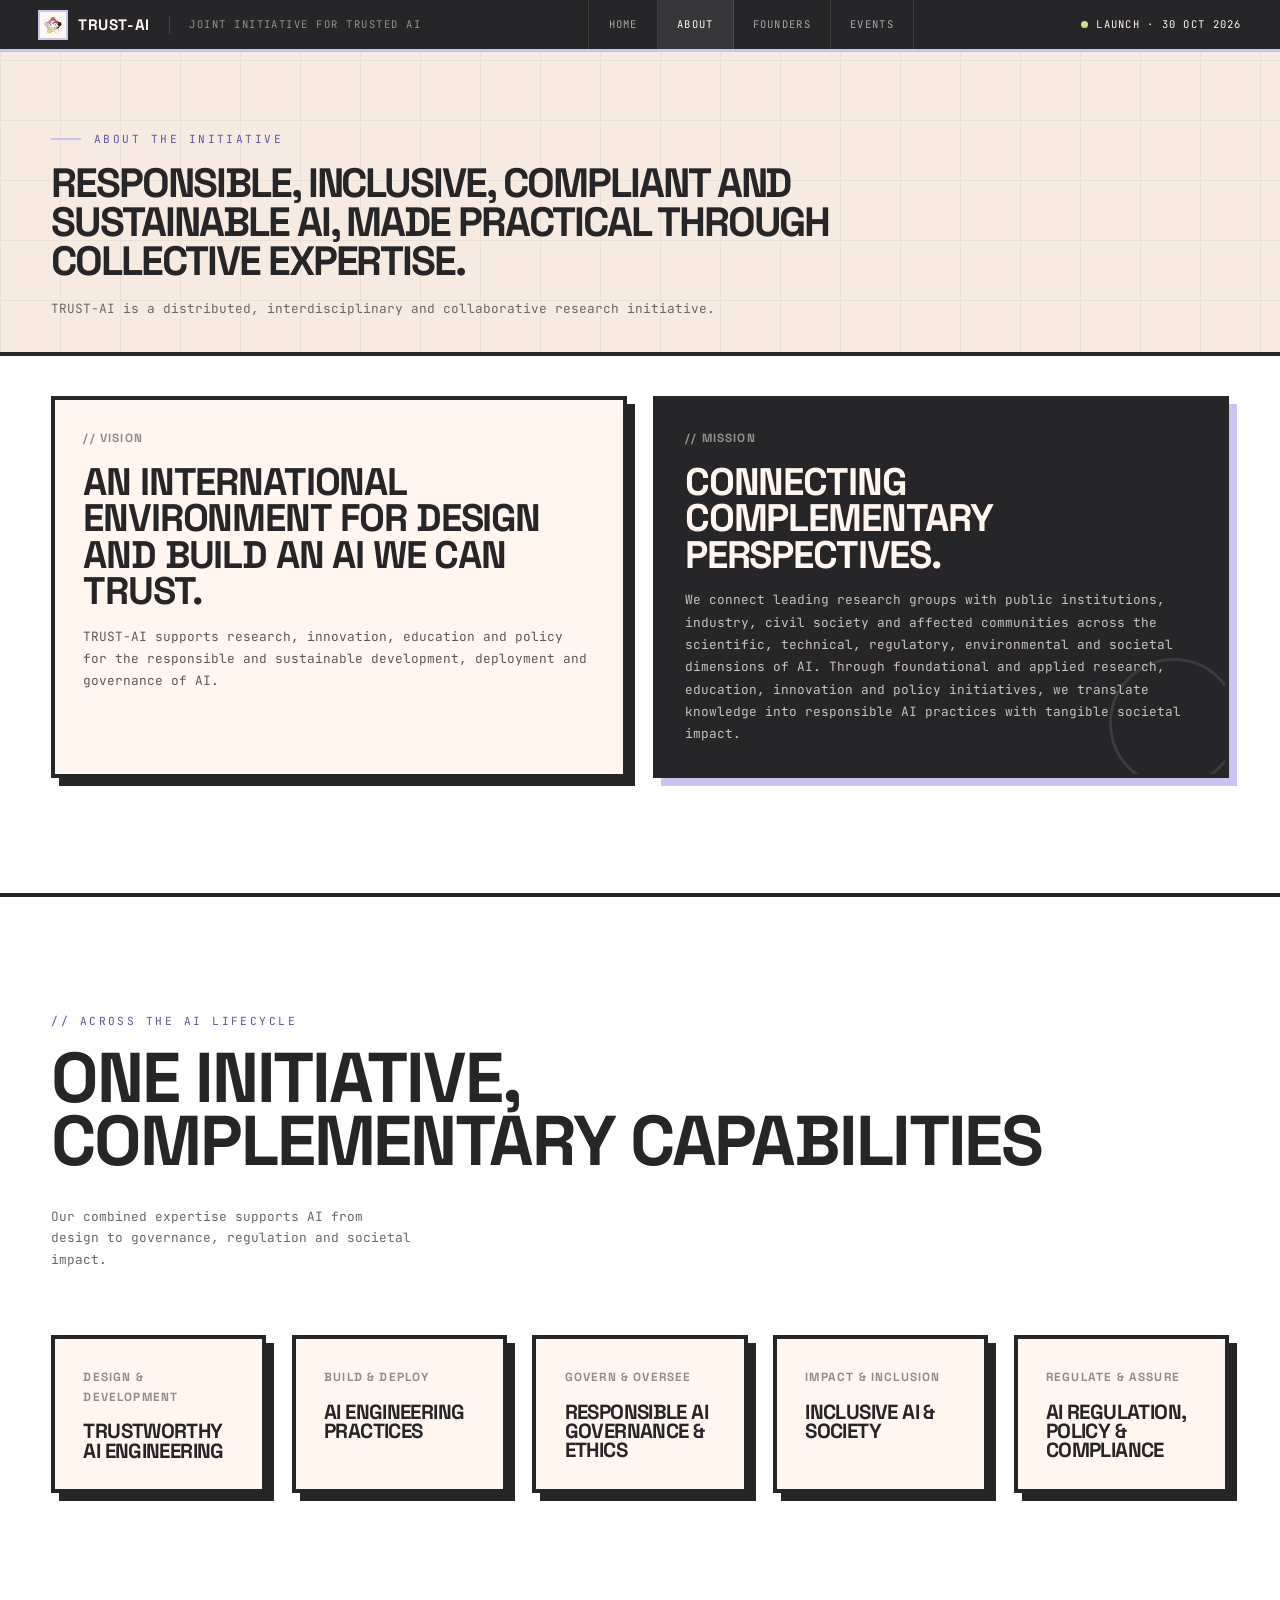
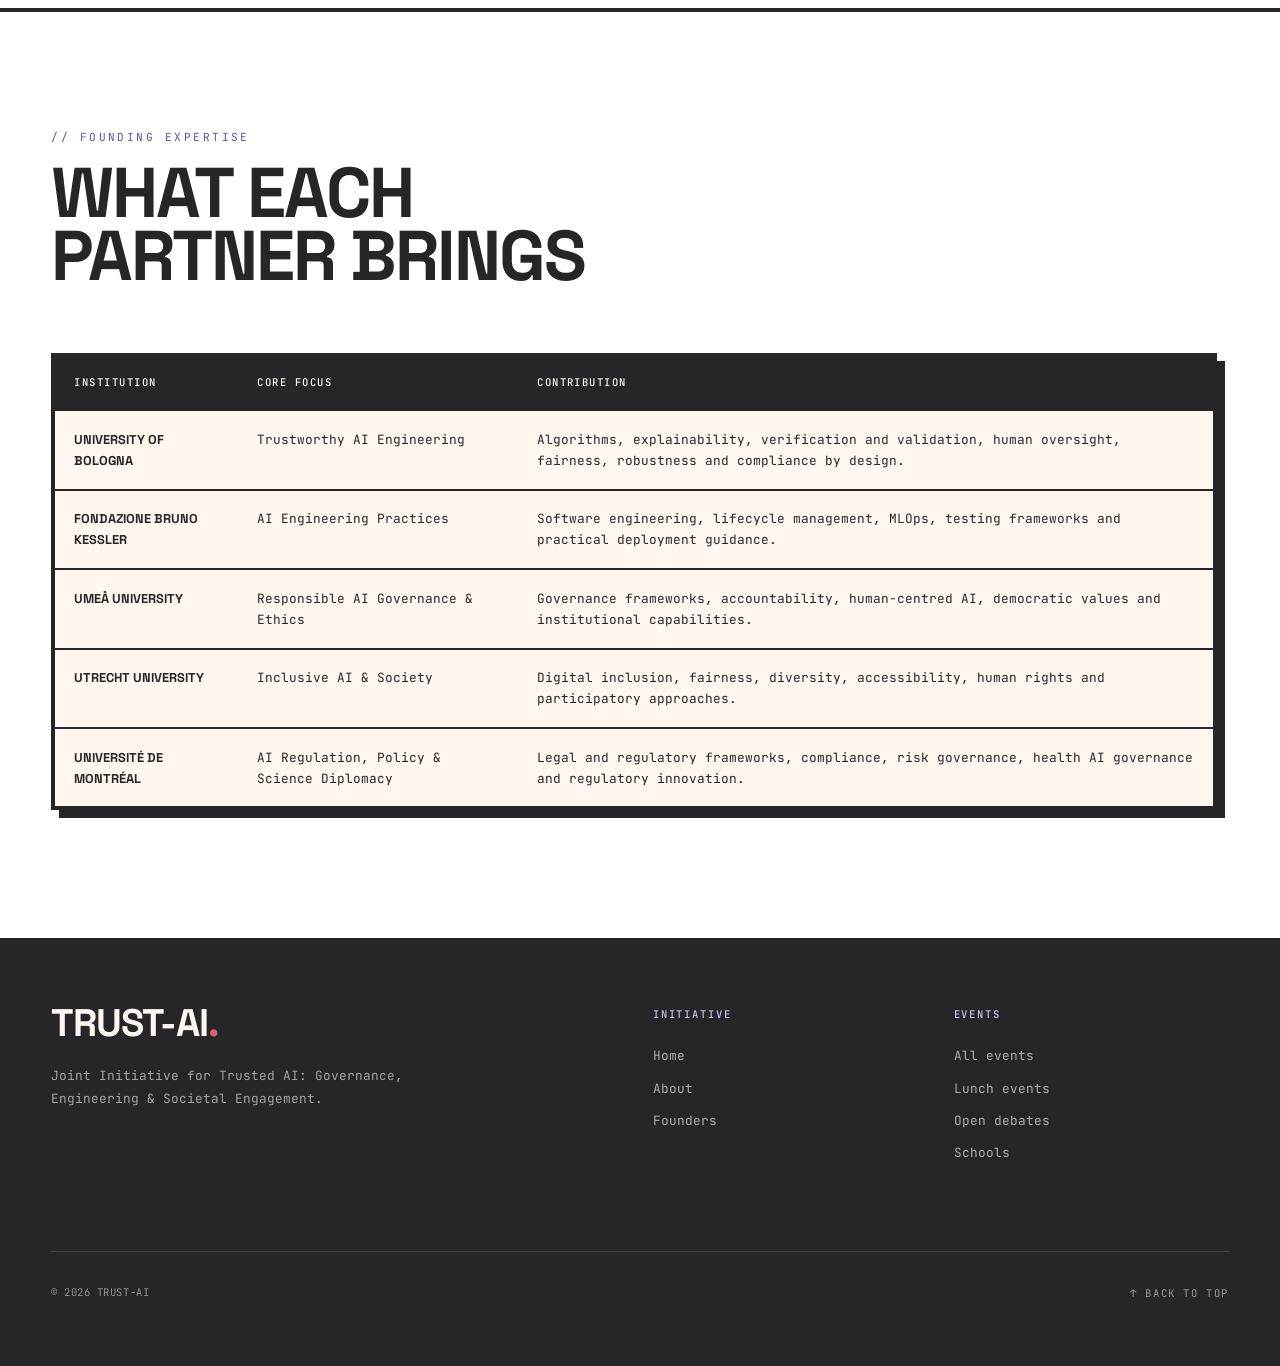
==== commit bf5da0ca: "rc: refinement" ====
--- a/about.html
+++ b/about.html
@@ -35,7 +35,7 @@
 <section class="hero hero--page">
   <div class="hero__grid" aria-hidden="true"></div>
   <div class="hero__label reveal">About the initiative</div>
-  <h1 class="hero__title">Responsible AI, made practical through collective expertise.</h1>
+  <h1 class="hero__title">Responsible, Inclusive, Compliant and Sustainable AI, made practical through collective expertise.</h1>
   <p class="hero__desc reveal">TRUST-AI is a distributed, interdisciplinary and collaborative research initiative.</p>
 </section>
 
@@ -43,13 +43,13 @@
   <div class="container grid grid--2">
     <article class="card reveal">
       <div class="card__number">// Vision</div>
-      <h2 class="card__title" style="font-size: var(--fs-h2)">An international environment for responsible and sustainable AI.</h2>
+      <h2 class="card__title" style="font-size: var(--fs-h2)">An international environment for design and build an AI we can trust.</h2>
       <p class="card__text">TRUST-AI supports research, innovation, education and policy for the responsible and sustainable development, deployment and governance of AI.</p>
     </article>
     <article class="card card--dark reveal">
       <div class="card__number">// Mission</div>
       <h2 class="card__title" style="font-size: var(--fs-h2)">Connecting complementary perspectives.</h2>
-      <p class="card__text">We connect leading research groups across scientific, technical, regulatory, environmental and societal dimensions of AI, fostering foundational and applied research, education, innovation and policy initiatives with societal impact.</p>
+      <p class="card__text">We connect leading research groups with public institutions, industry, civil society and affected communities across the scientific, technical, regulatory, environmental and societal dimensions of AI. Through foundational and applied research, education, innovation and policy initiatives, we translate knowledge into responsible AI practices with tangible societal impact.</p>
       <div class="card__ring" aria-hidden="true"></div>
     </article>
   </div>
@@ -63,11 +63,11 @@
       <p class="section__subtitle">Our combined expertise supports AI from design to governance, regulation and societal impact.</p>
     </div>
     <div class="grid grid--5">
-      <article class="card reveal"><div class="card__number">01 — Design &amp; development</div><h3 class="card__title">Trustworthy AI engineering</h3></article>
-      <article class="card reveal"><div class="card__number">02 — Build &amp; deploy</div><h3 class="card__title">AI engineering practices</h3></article>
-      <article class="card reveal"><div class="card__number">03 — Govern &amp; oversee</div><h3 class="card__title">Responsible AI governance &amp; ethics</h3></article>
-      <article class="card reveal"><div class="card__number">04 — Impact &amp; inclusion</div><h3 class="card__title">Inclusive AI &amp; society</h3></article>
-      <article class="card reveal"><div class="card__number">05 — Regulate &amp; assure</div><h3 class="card__title">AI regulation, policy &amp; compliance</h3></article>
+      <article class="card reveal"><div class="card__number">Design &amp; development</div><h3 class="card__title">Trustworthy AI engineering</h3></article>
+      <article class="card reveal"><div class="card__number">Build &amp; deploy</div><h3 class="card__title">AI engineering practices</h3></article>
+      <article class="card reveal"><div class="card__number">Govern &amp; oversee</div><h3 class="card__title">Responsible AI governance &amp; ethics</h3></article>
+      <article class="card reveal"><div class="card__number">Impact &amp; inclusion</div><h3 class="card__title">Inclusive AI &amp; society</h3></article>
+      <article class="card reveal"><div class="card__number">Regulate &amp; assure</div><h3 class="card__title">AI regulation, policy &amp; compliance</h3></article>
     </div>
   </div>
 </section>
--- a/assets/styles.css
+++ b/assets/styles.css
@@ -220,7 +220,7 @@
 .contact > summary::after { content: " ↓"; }
 .contact[open] > summary { background: var(--ink); color: var(--base); }
 .contact[open] > summary::after { content: " ↑"; }
-.contact__panel { margin-top: 1.8rem; padding: clamp(1.2rem, 2vw, 1.8rem); max-width: 640px; background: var(--base); border: var(--border); box-shadow: var(--shadow); }
+.contact__panel { margin-top: 1.8rem; padding: clamp(1.2rem, 2vw, 1.8rem); max-width: 640px; background: var(--page); border: var(--border); box-shadow: var(--shadow); }
 .contact__details { display: grid; gap: .6rem; margin-top: 1.8rem; font-size: var(--fs-data); }
 .contact__details > div { display: flex; align-items: center; gap: 1rem; flex-wrap: wrap; }
 .contact__details dt { min-width: 5.5em; font-size: var(--fs-micro); text-transform: uppercase; letter-spacing: .14em; color: var(--muted); }
@@ -306,3 +306,13 @@
   .grid--5 { grid-template-columns: 1fr; }
   .footer__col { grid-column: 1 / -1; }
 }
+
+.hero__tagline {
+  max-width: 620px;
+  margin: 0 0 18px;
+  color: var(--white);
+  font-size: clamp(1.35rem, 2.2vw, 2rem);
+  font-weight: 650;
+  line-height: 1.2;
+  letter-spacing: -0.025em;
+}
